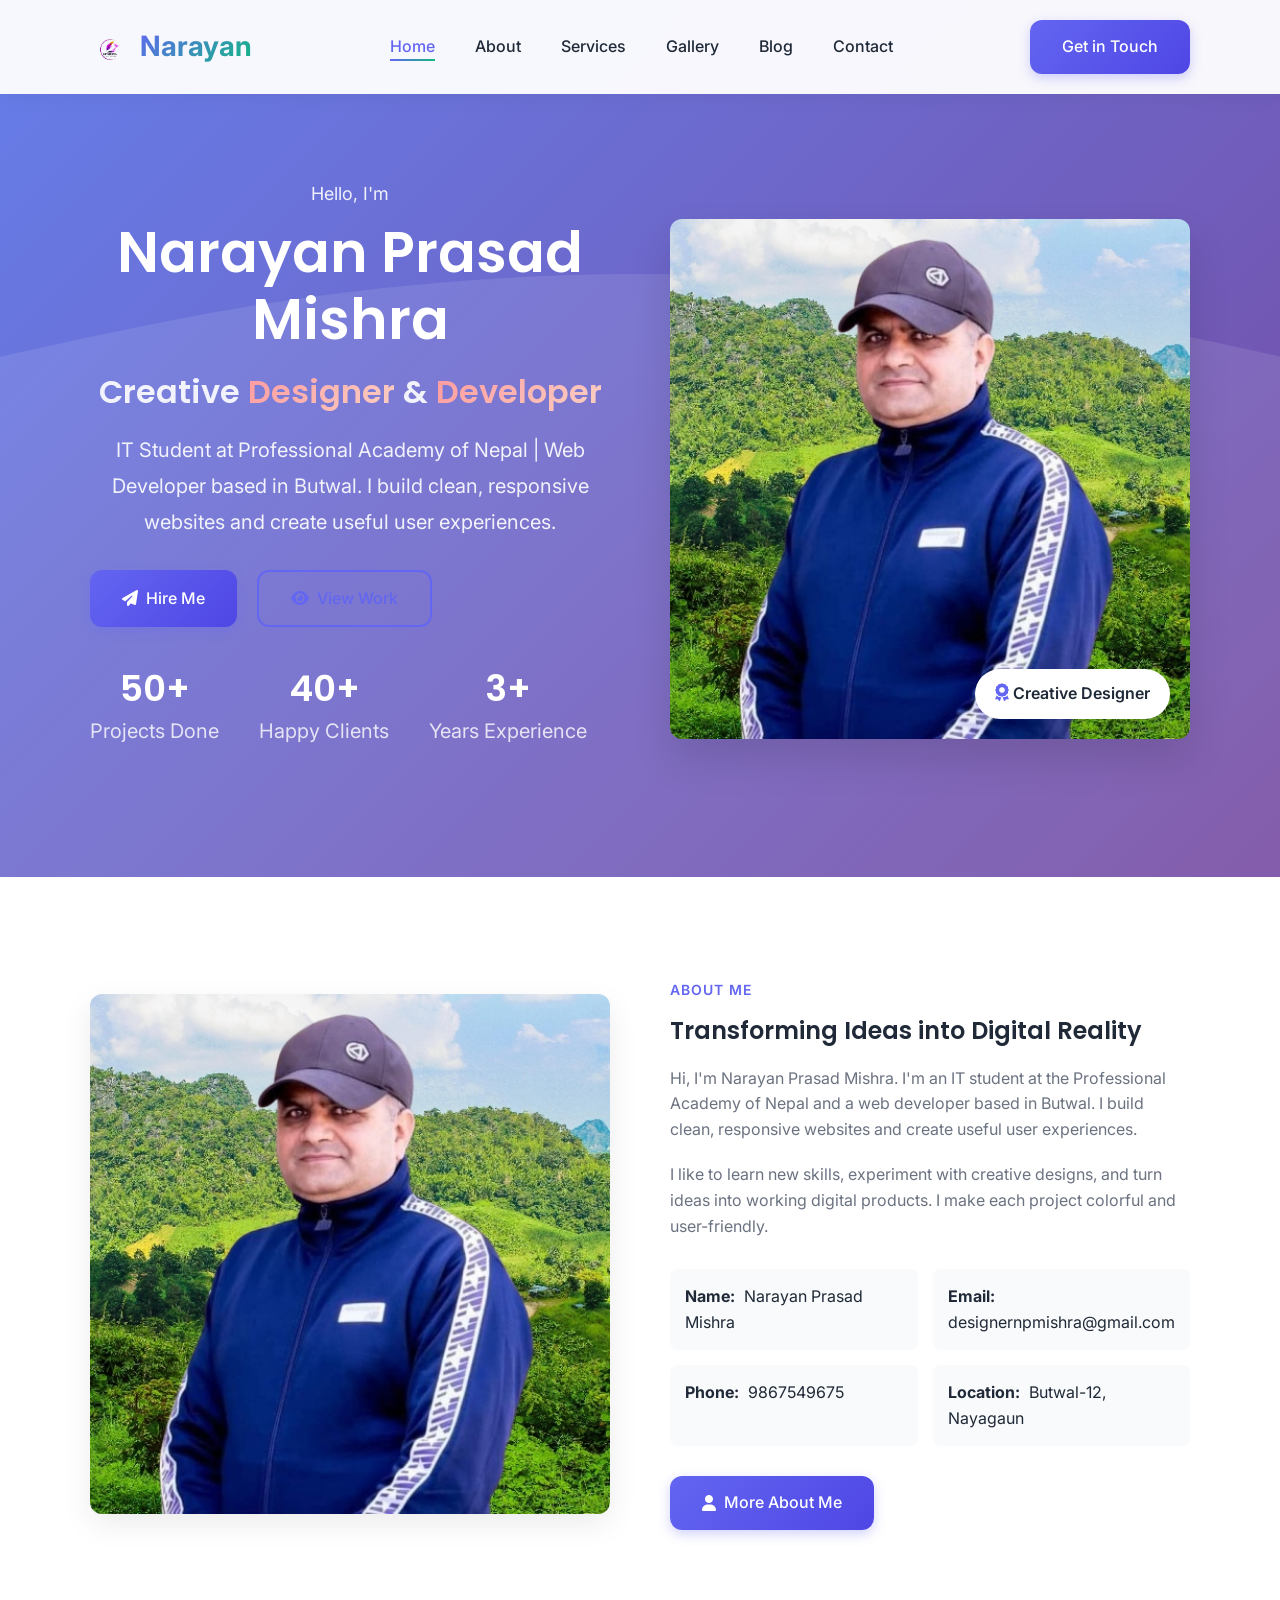
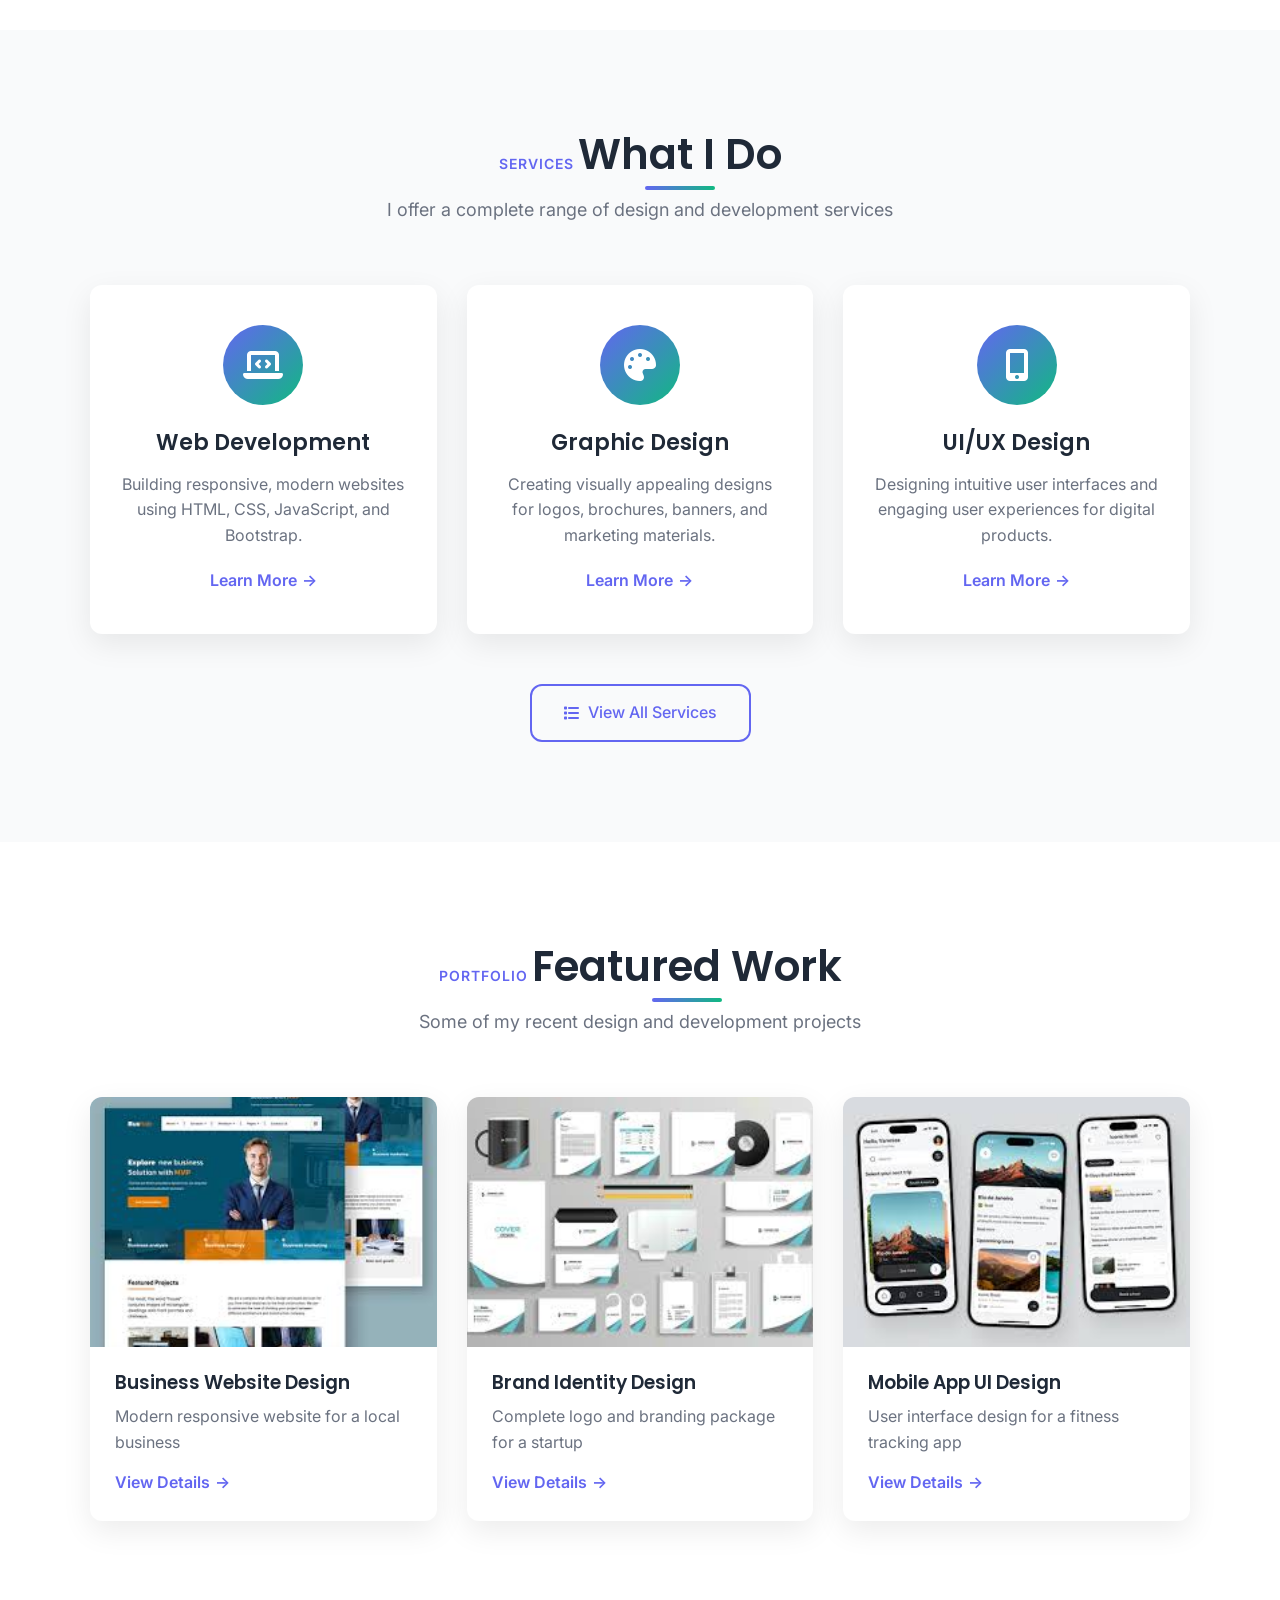
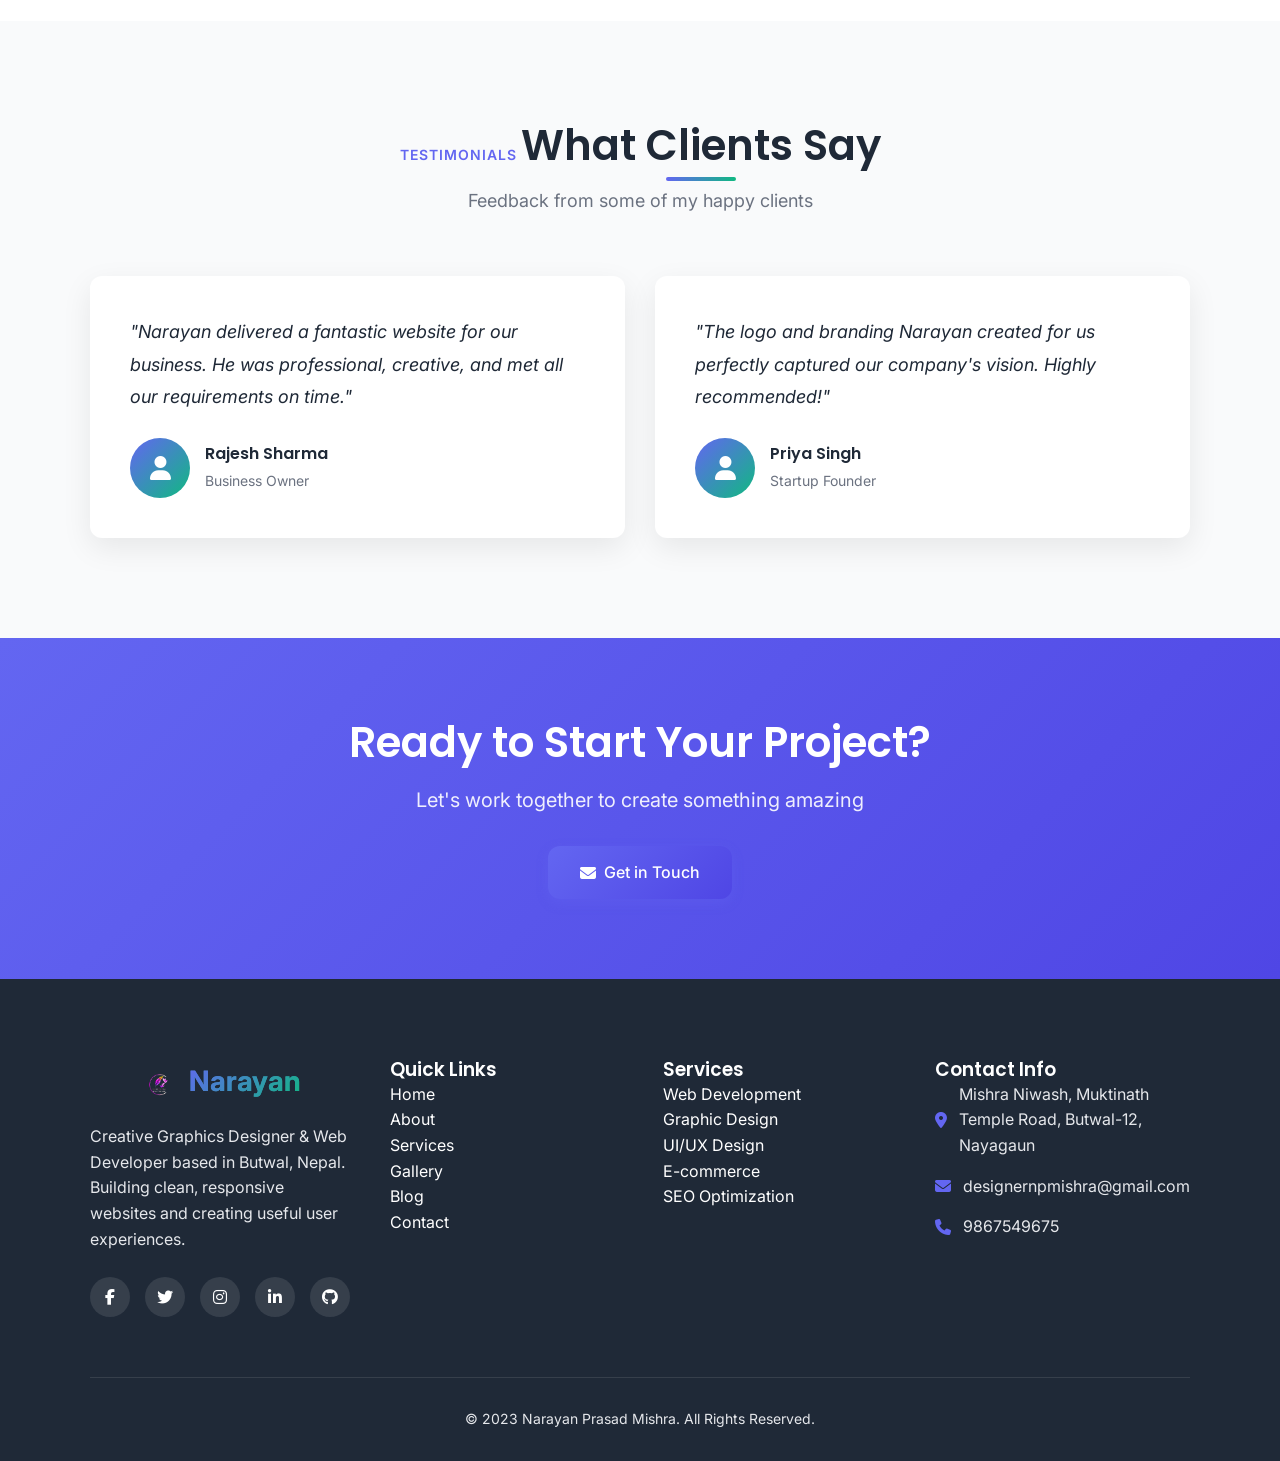
==== index.html @ 9c57a97e "Add files via upload" ====
<!DOCTYPE html>
<html lang="en">
<head>
    <meta charset="UTF-8">
    <meta name="viewport" content="width=device-width, initial-scale=1.0">
    <title>Narayan Prasad Mishra | Creative Designer & Web Developer</title>
    <meta name="description" content="Narayan Prasad Mishra - Creative Graphics Designer & Web Developer based in Butwal, Nepal. Building clean, responsive websites and creating useful user experiences.">
    <link rel="stylesheet" href="assets/css/style.css">
    <link rel="stylesheet" href="assets/css/responsive.css">
    <link rel="preconnect" href="https://fonts.googleapis.com">
    <link rel="preconnect" href="https://fonts.gstatic.com" crossorigin>
    <link href="https://fonts.googleapis.com/css2?family=Inter:wght@300;400;500;600;700&family=Poppins:wght@400;500;600;700&display=swap" rel="stylesheet">
    <link rel="stylesheet" href="https://cdnjs.cloudflare.com/ajax/libs/font-awesome/6.4.0/css/all.min.css">
    <link rel="icon" type="image/x-icon" href="assets/images/favicon.ico">
</head>
<body>
   <!-- Header & Navigation -->
<header class="header">
    <div class="container">
        <nav class="navbar">
            <a href="index.html" class="navbar-brand">
                <!-- Replace with your actual logo image -->
                <img src="assets/images/logo.png" alt="Narayan Prasad Mishra Logo" class="logo-image" 
                     onerror="this.style.display='none'; document.querySelector('.logo-text').style.marginLeft='0';">
                <span class="logo-text">Narayan</span>
            </a>
            
            <ul class="nav-links">
                <li><a href="index.html" class="nav-link active">Home</a></li>
                <li><a href="about.html" class="nav-link">About</a></li>
                <li><a href="services.html" class="nav-link">Services</a></li>
                <li><a href="gallery.html" class="nav-link">Gallery</a></li>
                <li><a href="blog.html" class="nav-link">Blog</a></li>
                <li><a href="contact.html" class="nav-link">Contact</a></li>
            </ul>
            
            <a href="contact.html" class="btn btn-primary">Get in Touch</a>
            
            <button class="mobile-menu-btn">
                <i class="fas fa-bars"></i>
            </button>
        </nav>
    </div>
</header>

    <!-- Hero Section -->
    <section class="hero">
        <div class="container">
            <div class="hero-grid">
                <div class="hero-content">
                    <span class="hero-subtitle">Hello, I'm</span>
                    <h1 class="hero-title">Narayan Prasad Mishra</h1>
                    <h2 class="hero-tagline">Creative <span class="text-gradient">Designer</span> & <span class="text-gradient">Developer</span></h2>
                    
                    <p class="hero-description">
                        IT Student at Professional Academy of Nepal | Web Developer based in Butwal. 
                        I build clean, responsive websites and create useful user experiences.
                    </p>
                    
                    <div class="hero-buttons">
                        <a href="contact.html" class="btn btn-primary">
                            <i class="fas fa-paper-plane"></i> Hire Me
                        </a>
                        <a href="gallery.html" class="btn btn-outline">
                            <i class="fas fa-eye"></i> View Work
                        </a>
                    </div>
                    
                    <div class="hero-stats">
                        <div class="stat">
                            <h3>50+</h3>
                            <p>Projects Done</p>
                        </div>
                        <div class="stat">
                            <h3>40+</h3>
                            <p>Happy Clients</p>
                        </div>
                        <div class="stat">
                            <h3>3+</h3>
                            <p>Years Experience</p>
                        </div>
                    </div>
                </div>
                
                <div class="hero-image">
                    <div class="image-container">
                        <!-- Replace with your profile image -->
                        <img src="assets/images/profile.jpg" alt="Narayan Prasad Mishra" onerror="this.src='data:image/svg+xml,<svg xmlns=%22http://www.w3.org/2000/svg%22 viewBox=%220 0 400 400%22><rect width=%22100%25%22 height=%22100%25%22 fill=%22%236366F1%22/><text x=%2250%25%22 y=%2250%25%22 text-anchor=%22middle%22 dy=%22.3em%22 fill=%22white%22 font-size=%2248%22>NPM</text></svg>'">
                        <div class="image-badge">
                            <div class="badge-content">
                                <i class="fas fa-award"></i>
                                <span>Creative Designer</span>
                            </div>
                        </div>
                    </div>
                </div>
            </div>
        </div>
    </section>

    <!-- About Preview Section -->
    <section class="section-padding">
        <div class="container">
            <div class="about-preview">
                <div class="about-image">
                    <!-- Replace with your about image -->
                    <img src="assets/images/about-me.jpg" alt="About Narayan Prasad Mishra" onerror="this.onerror=null; this.src='data:image/svg+xml,<svg xmlns=%22http://www.w3.org/2000/svg%22 viewBox=%220 0 600 400%22><rect width=%22100%25%22 height=%22100%25%22 fill=%22%234F46E5%22/><text x=%2250%25%22 y=%2250%25%22 text-anchor=%22middle%22 dy=%22.3em%22 fill=%22white%22 font-size=%2236%22>About Me</text></svg>'">
                </div>
                
                <div class="about-content">
                    <span class="section-subtitle">About Me</span>
                    <h2 class="section-title">Transforming Ideas into Digital Reality</h2>
                    
                    <p>
                        Hi, I'm Narayan Prasad Mishra. I'm an IT student at the Professional Academy of Nepal 
                        and a web developer based in Butwal. I build clean, responsive websites and create 
                        useful user experiences.
                    </p>
                    
                    <p>
                        I like to learn new skills, experiment with creative designs, and turn ideas into 
                        working digital products. I make each project colorful and user-friendly.
                    </p>
                    
                    <div class="about-info">
                        <div class="info-item">
                            <strong>Name:</strong> Narayan Prasad Mishra
                        </div>
                        <div class="info-item">
                            <strong>Email:</strong> designernpmishra@gmail.com
                        </div>
                        <div class="info-item">
                            <strong>Phone:</strong> 9867549675
                        </div>
                        <div class="info-item">
                            <strong>Location:</strong> Butwal-12, Nayagaun
                        </div>
                    </div>
                    
                    <a href="about.html" class="btn btn-primary">
                        <i class="fas fa-user"></i> More About Me
                    </a>
                </div>
            </div>
        </div>
    </section>

    <!-- Services Preview Section -->
    <section class="section-padding bg-light">
        <div class="container">
            <div class="section-title">
                <span class="section-subtitle">Services</span>
                <h2>What I Do</h2>
                <p>I offer a complete range of design and development services</p>
            </div>
            
            <div class="services-grid">
                <div class="service-card">
                    <div class="service-icon">
                        <i class="fas fa-laptop-code"></i>
                    </div>
                    <h3>Web Development</h3>
                    <p>Building responsive, modern websites using HTML, CSS, JavaScript, and Bootstrap.</p>
                    <a href="services.html#web-development" class="service-link">Learn More</a>
                </div>
                
                <div class="service-card">
                    <div class="service-icon">
                        <i class="fas fa-palette"></i>
                    </div>
                    <h3>Graphic Design</h3>
                    <p>Creating visually appealing designs for logos, brochures, banners, and marketing materials.</p>
                    <a href="services.html#graphic-design" class="service-link">Learn More</a>
                </div>
                
                <div class="service-card">
                    <div class="service-icon">
                        <i class="fas fa-mobile-alt"></i>
                    </div>
                    <h3>UI/UX Design</h3>
                    <p>Designing intuitive user interfaces and engaging user experiences for digital products.</p>
                    <a href="services.html#ui-ux" class="service-link">Learn More</a>
                </div>
            </div>
            
            <div class="text-center mt-50">
                <a href="services.html" class="btn btn-outline">
                    <i class="fas fa-list"></i> View All Services
                </a>
            </div>
        </div>
    </section>

    <!-- Featured Work Section -->
    <section class="section-padding">
        <div class="container">
            <div class="section-title">
                <span class="section-subtitle">Portfolio</span>
                <h2>Featured Work</h2>
                <p>Some of my recent design and development projects</p>
            </div>
            
            <div class="portfolio-grid">
                <div class="portfolio-item">
                    <div class="portfolio-image">
                        <!-- Replace with your project image -->
                        <img src="assets/images/project1.jpg" alt="Website Design Project" onerror="this.onerror=null; this.src='data:image/svg+xml,<svg xmlns=%22http://www.w3.org/2000/svg%22 viewBox=%220 0 800 600%22><rect width=%22100%25%22 height=%22100%25%22 fill=%22%236366F1%22/><text x=%2250%25%22 y=%2250%25%22 text-anchor=%22middle%22 dy=%22.3em%22 fill=%22white%22 font-size=%2232%22>Project 1</text></svg>'">
                    </div>
                    <div class="portfolio-content">
                        <h3>Business Website Design</h3>
                        <p>Modern responsive website for a local business</p>
                        <a href="gallery.html" class="portfolio-link">View Details</a>
                    </div>
                </div>
                
                <div class="portfolio-item">
                    <div class="portfolio-image">
                        <!-- Replace with your project image -->
                        <img src="assets/images/project2.jpg" alt="Logo Design Project" onerror="this.onerror=null; this.src='data:image/svg+xml,<svg xmlns=%22http://www.w3.org/2000/svg%22 viewBox=%220 0 800 600%22><rect width=%22100%25%22 height=%22100%25%22 fill=%22%2310B981%22/><text x=%2250%25%22 y=%2250%25%22 text-anchor=%22middle%22 dy=%22.3em%22 fill=%22white%22 font-size=%2232%22>Project 2</text></svg>'">
                    </div>
                    <div class="portfolio-content">
                        <h3>Brand Identity Design</h3>
                        <p>Complete logo and branding package for a startup</p>
                        <a href="gallery.html" class="portfolio-link">View Details</a>
                    </div>
                </div>
                
                <div class="portfolio-item">
                    <div class="portfolio-image">
                        <!-- Replace with your project image -->
                        <img src="assets/images/project3.jpg" alt="Mobile App Design Project" onerror="this.onerror=null; this.src='data:image/svg+xml,<svg xmlns=%22http://www.w3.org/2000/svg%22 viewBox=%220 0 800 600%22><rect width=%22100%25%22 height=%22100%25%22 fill=%22%23F59E0B%22/><text x=%2250%25%22 y=%2250%25%22 text-anchor=%22middle%22 dy=%22.3em%22 fill=%22white%22 font-size=%2232%22>Project 3</text></svg>'">
                    </div>
                    <div class="portfolio-content">
                        <h3>Mobile App UI Design</h3>
                        <p>User interface design for a fitness tracking app</p>
                        <a href="gallery.html" class="portfolio-link">View Details</a>
                    </div>
                </div>
            </div>
        </div>
    </section>

    <!-- Testimonials Section -->
    <section class="section-padding bg-light">
        <div class="container">
            <div class="section-title">
                <span class="section-subtitle">Testimonials</span>
                <h2>What Clients Say</h2>
                <p>Feedback from some of my happy clients</p>
            </div>
            
            <div class="testimonials">
                <div class="testimonial-card">
                    <div class="testimonial-content">
                        <p>"Narayan delivered a fantastic website for our business. He was professional, creative, and met all our requirements on time."</p>
                    </div>
                    <div class="testimonial-author">
                        <div class="client-avatar">
                            <i class="fas fa-user"></i>
                        </div>
                        <div>
                            <h4>Rajesh Sharma</h4>
                            <span>Business Owner</span>
                        </div>
                    </div>
                </div>
                
                <div class="testimonial-card">
                    <div class="testimonial-content">
                        <p>"The logo and branding Narayan created for us perfectly captured our company's vision. Highly recommended!"</p>
                    </div>
                    <div class="testimonial-author">
                        <div class="client-avatar">
                            <i class="fas fa-user"></i>
                        </div>
                        <div>
                            <h4>Priya Singh</h4>
                            <span>Startup Founder</span>
                        </div>
                    </div>
                </div>
            </div>
        </div>
    </section>

    <!-- CTA Section -->
    <section class="cta-section">
        <div class="container">
            <div class="cta-content">
                <h2>Ready to Start Your Project?</h2>
                <p>Let's work together to create something amazing</p>
                <a href="contact.html" class="btn btn-primary">
                    <i class="fas fa-envelope"></i> Get in Touch
                </a>
            </div>
        </div>
    </section>

    <!-- Footer -->
    <footer class="footer">
        <div class="container">
            <div class="footer-content">
                <div class="footer-col">
                    <!-- In each footer section, update: -->
<div class="footer-logo">
    <div class="navbar-brand" style="justify-content: center;">
        <img src="assets/images/logo.png" alt="Narayan Prasad Mishra Logo" class="logo-image"
             onerror="this.style.display='none'; document.querySelector('.logo-text').style.marginLeft='0';">
        <span class="logo-text">Narayan</span>
    </div>
</div>
                    <p class="footer-description">
                        Creative Graphics Designer & Web Developer based in Butwal, Nepal. 
                        Building clean, responsive websites and creating useful user experiences.
                    </p>
                    <div class="social-links">
                        <a href="#" class="social-link"><i class="fab fa-facebook-f"></i></a>
                        <a href="#" class="social-link"><i class="fab fa-twitter"></i></a>
                        <a href="#" class="social-link"><i class="fab fa-instagram"></i></a>
                        <a href="#" class="social-link"><i class="fab fa-linkedin-in"></i></a>
                        <a href="#" class="social-link"><i class="fab fa-github"></i></a>
                    </div>
                </div>
                
                <div class="footer-col">
                    <h3>Quick Links</h3>
                    <ul>
                        <li><a href="index.html">Home</a></li>
                        <li><a href="about.html">About</a></li>
                        <li><a href="services.html">Services</a></li>
                        <li><a href="gallery.html">Gallery</a></li>
                        <li><a href="blog.html">Blog</a></li>
                        <li><a href="contact.html">Contact</a></li>
                    </ul>
                </div>
                
                <div class="footer-col">
                    <h3>Services</h3>
                    <ul>
                        <li><a href="services.html#web-development">Web Development</a></li>
                        <li><a href="services.html#graphic-design">Graphic Design</a></li>
                        <li><a href="services.html#ui-ux">UI/UX Design</a></li>
                        <li><a href="services.html#ecommerce">E-commerce</a></li>
                        <li><a href="services.html#seo">SEO Optimization</a></li>
                    </ul>
                </div>
                
                <div class="footer-col">
                    <h3>Contact Info</h3>
                    <div class="contact-info">
                        <div class="contact-item">
                            <i class="fas fa-map-marker-alt"></i>
                            <span>Mishra Niwash, Muktinath Temple Road, Butwal-12, Nayagaun</span>
                        </div>
                        <div class="contact-item">
                            <i class="fas fa-envelope"></i>
                            <span>designernpmishra@gmail.com</span>
                        </div>
                        <div class="contact-item">
                            <i class="fas fa-phone"></i>
                            <span>9867549675</span>
                        </div>
                    </div>
                </div>
            </div>
            
            <div class="copyright">
                <p>&copy; 2023 Narayan Prasad Mishra. All Rights Reserved.</p>
            </div>
        </div>
    </footer>

    <!-- Back to Top Button -->
    <button class="back-to-top">
        <i class="fas fa-chevron-up"></i>
    </button>

    <!-- JavaScript -->
    <script src="assets/js/main.js"></script>
    
    <!-- Home Page Specific Styles -->
    <style>
        .hero {
            padding: 180px 0 100px;
            background: linear-gradient(135deg, #667eea 0%, #764ba2 100%);
            color: white;
            position: relative;
            overflow: hidden;
        }

        .hero::before {
            content: '';
            position: absolute;
            top: 0;
            left: 0;
            right: 0;
            bottom: 0;
            background: url('data:image/svg+xml,<svg xmlns="http://www.w3.org/2000/svg" viewBox="0 0 1440 320"><path fill="%23ffffff" fill-opacity="0.1" d="M0,96L48,112C96,128,192,160,288,160C384,160,480,128,576,112C672,96,768,96,864,112C960,128,1056,160,1152,160C1248,160,1344,128,1392,112L1440,96L1440,320L1392,320C1344,320,1248,320,1152,320C1056,320,960,320,864,320C768,320,672,320,576,320C480,320,384,320,288,320C192,320,96,320,48,320L0,320Z"></path></svg>');
            background-position: bottom;
            background-repeat: no-repeat;
            background-size: cover;
        }

        .hero-grid {
            display: grid;
            grid-template-columns: 1fr 1fr;
            gap: 60px;
            align-items: center;
            position: relative;
            z-index: 1;
        }

        .hero-subtitle {
            display: inline-block;
            font-size: 18px;
            color: rgba(255, 255, 255, 0.9);
            margin-bottom: 10px;
        }

        .hero-title {
            font-size: 56px;
            margin-bottom: 10px;
            color: white;
        }

        .hero-tagline {
            font-size: 32px;
            margin-bottom: 20px;
            color: rgba(255, 255, 255, 0.9);
        }

        .text-gradient {
            background: linear-gradient(135deg, #FF9A9E 0%, #FAD0C4 100%);
            -webkit-background-clip: text;
            -webkit-text-fill-color: transparent;
        }

        .hero-description {
            font-size: 18px;
            margin-bottom: 30px;
            color: rgba(255, 255, 255, 0.9);
            line-height: 1.8;
        }

        .hero-buttons {
            display: flex;
            gap: 20px;
            margin-bottom: 40px;
        }

        .hero-stats {
            display: flex;
            gap: 40px;
        }

        .stat h3 {
            font-size: 36px;
            color: white;
            margin-bottom: 5px;
        }

        .stat p {
            color: rgba(255, 255, 255, 0.8);
        }

        .hero-image {
            position: relative;
        }

        .image-container {
            position: relative;
            border-radius: var(--border-radius);
            overflow: hidden;
            box-shadow: var(--shadow-hover);
        }

        .image-container img {
            width: 100%;
            height: auto;
            display: block;
            min-height: 400px;
            object-fit: cover;
        }

        .image-badge {
            position: absolute;
            bottom: 20px;
            right: 20px;
            background: white;
            padding: 12px 20px;
            border-radius: 50px;
            box-shadow: var(--shadow);
            display: flex;
            align-items: center;
            gap: 10px;
        }

        .badge-content i {
            color: var(--primary-color);
            font-size: 18px;
        }

        .badge-content span {
            font-weight: 600;
            color: var(--dark-color);
        }

        .about-preview {
            display: grid;
            grid-template-columns: 1fr 1fr;
            gap: 60px;
            align-items: center;
        }

        .about-image img {
            width: 100%;
            border-radius: var(--border-radius);
            box-shadow: var(--shadow);
            min-height: 400px;
            object-fit: cover;
        }

        .about-content .section-subtitle {
            display: inline-block;
            color: var(--primary-color);
            font-weight: 600;
            margin-bottom: 15px;
        }

        .about-content .section-title {
            text-align: left;
            margin-bottom: 20px;
        }

        .about-content .section-title h2 {
            font-size: 36px;
        }

        .about-content .section-title h2::after {
            left: 0;
            transform: none;
        }

        .about-content p {
            margin-bottom: 20px;
            color: var(--gray-color);
        }

        .about-info {
            display: grid;
            grid-template-columns: 1fr 1fr;
            gap: 15px;
            margin: 30px 0;
        }

        .info-item {
            background: var(--light-color);
            padding: 15px;
            border-radius: 8px;
        }

        .info-item strong {
            color: var(--dark-color);
            margin-right: 5px;
        }

        .bg-light {
            background-color: var(--light-color);
        }

        .services-grid {
            display: grid;
            grid-template-columns: repeat(3, 1fr);
            gap: 30px;
        }

        .service-card {
            background: white;
            padding: 40px 30px;
            border-radius: var(--border-radius);
            box-shadow: var(--shadow);
            transition: var(--transition);
            text-align: center;
        }

        .service-card:hover {
            transform: translateY(-10px);
            box-shadow: var(--shadow-hover);
        }

        .service-icon {
            width: 80px;
            height: 80px;
            background: linear-gradient(135deg, var(--primary-color), var(--secondary-color));
            border-radius: 50%;
            display: flex;
            align-items: center;
            justify-content: center;
            margin: 0 auto 25px;
        }

        .service-icon i {
            font-size: 32px;
            color: white;
        }

        .service-card h3 {
            font-size: 22px;
            margin-bottom: 15px;
        }

        .service-card p {
            color: var(--gray-color);
            margin-bottom: 20px;
        }

        .service-link {
            color: var(--primary-color);
            font-weight: 600;
            display: inline-flex;
            align-items: center;
            gap: 5px;
        }

        .service-link::after {
            content: '→';
            transition: transform 0.3s ease;
        }

        .service-link:hover::after {
            transform: translateX(5px);
        }

        .mt-50 {
            margin-top: 50px;
        }

        .portfolio-grid {
            display: grid;
            grid-template-columns: repeat(3, 1fr);
            gap: 30px;
        }

        .portfolio-item {
            background: white;
            border-radius: var(--border-radius);
            overflow: hidden;
            box-shadow: var(--shadow);
            transition: var(--transition);
        }

        .portfolio-item:hover {
            transform: translateY(-10px);
            box-shadow: var(--shadow-hover);
        }

        .portfolio-image {
            height: 250px;
            overflow: hidden;
        }

        .portfolio-image img {
            width: 100%;
            height: 100%;
            object-fit: cover;
            transition: transform 0.5s ease;
        }

        .portfolio-item:hover .portfolio-image img {
            transform: scale(1.1);
        }

        .portfolio-content {
            padding: 25px;
        }

        .portfolio-content h3 {
            margin-bottom: 10px;
        }

        .portfolio-content p {
            color: var(--gray-color);
            margin-bottom: 15px;
        }

        .portfolio-link {
            color: var(--primary-color);
            font-weight: 600;
            display: inline-flex;
            align-items: center;
            gap: 5px;
        }

        .portfolio-link::after {
            content: '→';
            transition: transform 0.3s ease;
        }

        .portfolio-link:hover::after {
            transform: translateX(5px);
        }

        .testimonials {
            display: grid;
            grid-template-columns: repeat(2, 1fr);
            gap: 30px;
        }

        .testimonial-card {
            background: white;
            padding: 40px;
            border-radius: var(--border-radius);
            box-shadow: var(--shadow);
        }

        .testimonial-content {
            margin-bottom: 25px;
        }

        .testimonial-content p {
            font-size: 18px;
            font-style: italic;
            color: var(--dark-color);
            line-height: 1.8;
        }

        .testimonial-author {
            display: flex;
            align-items: center;
            gap: 15px;
        }

        .client-avatar {
            width: 60px;
            height: 60px;
            border-radius: 50%;
            background: linear-gradient(135deg, var(--primary-color), var(--secondary-color));
            display: flex;
            align-items: center;
            justify-content: center;
            color: white;
            font-size: 24px;
        }

        .testimonial-author h4 {
            margin-bottom: 5px;
        }

        .testimonial-author span {
            color: var(--gray-color);
            font-size: 14px;
        }

        .cta-section {
            padding: 80px 0;
            background: linear-gradient(135deg, var(--primary-color), var(--primary-dark));
            color: white;
            text-align: center;
        }

        .cta-content h2 {
            font-size: 42px;
            margin-bottom: 15px;
            color: white;
        }

        .cta-content p {
            font-size: 20px;
            margin-bottom: 30px;
            color: rgba(255, 255, 255, 0.9);
        }
        
        .text-center {
            text-align: center;
        }
    </style>
</body>
</html>
---- assets/css/style.css ----
/* Modern Multi-Page Portfolio Website - Main Styles */

:root {
    --primary-color: #6366F1;
    --primary-dark: #4F46E5;
    --secondary-color: #10B981;
    --accent-color: #F59E0B;
    --dark-color: #1F2937;
    --light-color: #F9FAFB;
    --gray-color: #6B7280;
    --gray-light: #E5E7EB;
    --shadow: 0 10px 30px rgba(0, 0, 0, 0.08);
    --shadow-hover: 0 20px 40px rgba(0, 0, 0, 0.12);
    --transition: all 0.3s cubic-bezier(0.4, 0, 0.2, 1);
    --border-radius: 12px;
}

* {
    margin: 0;
    padding: 0;
    box-sizing: border-box;
}

html {
    scroll-behavior: smooth;
}

body {
    font-family: 'Inter', -apple-system, BlinkMacSystemFont, 'Segoe UI', sans-serif;
    color: var(--dark-color);
    line-height: 1.6;
    background-color: #FFFFFF;
    overflow-x: hidden;
}

h1, h2, h3, h4, h5, h6 {
    font-family: 'Poppins', sans-serif;
    font-weight: 600;
    line-height: 1.2;
}

a {
    text-decoration: none;
    color: inherit;
    transition: var(--transition);
}

ul {
    list-style: none;
}

.container {
    width: 100%;
    max-width: 1200px;
    margin: 0 auto;
    padding: 0 20px;
}

.btn {
    display: inline-flex;
    align-items: center;
    justify-content: center;
    padding: 14px 32px;
    border-radius: var(--border-radius);
    font-weight: 500;
    font-size: 16px;
    border: none;
    cursor: pointer;
    transition: var(--transition);
    gap: 8px;
    white-space: nowrap;
}

.btn-primary {
    background: linear-gradient(135deg, var(--primary-color), var(--primary-dark));
    color: white;
    box-shadow: 0 4px 12px rgba(99, 102, 241, 0.3);
}

.btn-primary:hover {
    transform: translateY(-2px);
    box-shadow: 0 8px 20px rgba(99, 102, 241, 0.4);
}

.btn-outline {
    background: transparent;
    color: var(--primary-color);
    border: 2px solid var(--primary-color);
}

.btn-outline:hover {
    background: var(--primary-color);
    color: white;
    transform: translateY(-2px);
}

.section-padding {
    padding: 100px 0;
}

.section-title {
    text-align: center;
    margin-bottom: 60px;
}

.section-title h2 {
    font-size: 42px;
    margin-bottom: 16px;
    color: var(--dark-color);
    position: relative;
    display: inline-block;
}

.section-title h2::after {
    content: '';
    position: absolute;
    bottom: -10px;
    left: 50%;
    transform: translateX(-50%);
    width: 70px;
    height: 4px;
    background: linear-gradient(to right, var(--primary-color), var(--secondary-color));
    border-radius: 2px;
}

.section-title p {
    font-size: 18px;
    color: var(--gray-color);
    max-width: 700px;
    margin: 0 auto;
}

.section-subtitle {
    display: inline-block;
    color: var(--primary-color);
    font-weight: 600;
    margin-bottom: 15px;
    text-transform: uppercase;
    letter-spacing: 1px;
    font-size: 14px;
}

/* Header & Navigation */
.header {
    position: fixed;
    top: 0;
    left: 0;
    width: 100%;
    background-color: rgba(255, 255, 255, 0.95);
    backdrop-filter: blur(10px);
    z-index: 1000;
    box-shadow: 0 2px 20px rgba(0, 0, 0, 0.05);
    transition: var(--transition);
}

.header.scrolled {
    padding: 10px 0;
    box-shadow: 0 5px 20px rgba(0, 0, 0, 0.1);
}

.navbar {
    display: flex;
    align-items: center;
    justify-content: space-between;
    padding: 20px 0;
}

.logo {
    font-size: 28px;
    font-weight: 700;
    background: linear-gradient(135deg, var(--primary-color), var(--secondary-color));
    -webkit-background-clip: text;
    -webkit-text-fill-color: transparent;
}

.nav-links {
    display: flex;
    gap: 40px;
}

.nav-link {
    font-weight: 500;
    position: relative;
    color: var(--dark-color);
}

.nav-link::after {
    content: '';
    position: absolute;
    bottom: -5px;
    left: 0;
    width: 0;
    height: 2px;
    background: linear-gradient(to right, var(--primary-color), var(--secondary-color));
    transition: width 0.3s ease;
}

.nav-link:hover::after,
.nav-link.active::after {
    width: 100%;
}

.nav-link.active {
    color: var(--primary-color);
}

.mobile-menu-btn {
    display: none;
    background: none;
    border: none;
    font-size: 24px;
    color: var(--dark-color);
    cursor: pointer;
}

/* Footer */
.footer {
    background-color: var(--dark-color);
    color: white;
    padding: 80px 0 30px;
}

.footer-content {
    display: grid;
    grid-template-columns: repeat(4, 1fr);
    gap: 40px;
    margin-bottom: 60px;
}

.footer-logo {
    font-size: 28px;
    font-weight: 700;
    margin-bottom: 20px;
    background: linear-gradient(135deg, var(--primary-color), var(--secondary-color));
    -webkit-background-clip: text;
    -webkit-text-fill-color: transparent;
}

.footer-description {
    color: var(--gray-light);
    margin-bottom: 25px;
}

.footer-links h3 {
    font-size: 20px;
    margin-bottom: 25px;
    color: white;
}

.footer-links ul li {
    margin-bottom: 15px;
}

.footer-links ul li a {
    color: var(--gray-light);
    transition: var(--transition);
}

.footer-links ul li a:hover {
    color: var(--primary-color);
    padding-left: 5px;
}

.contact-info {
    display: flex;
    flex-direction: column;
    gap: 15px;
}

.contact-item {
    display: flex;
    align-items: center;
    gap: 12px;
    color: var(--gray-light);
}

.contact-item i {
    color: var(--primary-color);
}

.social-links {
    display: flex;
    gap: 15px;
    margin-top: 20px;
}

.social-link {
    display: flex;
    align-items: center;
    justify-content: center;
    width: 40px;
    height: 40px;
    border-radius: 50%;
    background-color: rgba(255, 255, 255, 0.1);
    color: white;
    transition: var(--transition);
}

.social-link:hover {
    background-color: var(--primary-color);
    transform: translateY(-3px);
}

.copyright {
    text-align: center;
    padding-top: 30px;
    border-top: 1px solid rgba(255, 255, 255, 0.1);
    color: var(--gray-light);
    font-size: 14px;
}

/* Page Hero */
.page-hero {
    padding: 160px 0 100px;
    background: linear-gradient(135deg, #667eea 0%, #764ba2 100%);
    color: white;
    position: relative;
    overflow: hidden;
}

.page-hero::before {
    content: '';
    position: absolute;
    top: 0;
    left: 0;
    right: 0;
    bottom: 0;
    background: url('data:image/svg+xml,<svg xmlns="http://www.w3.org/2000/svg" viewBox="0 0 1440 320"><path fill="%23ffffff" fill-opacity="0.1" d="M0,96L48,112C96,128,192,160,288,160C384,160,480,128,576,112C672,96,768,96,864,112C960,128,1056,160,1152,160C1248,160,1344,128,1392,112L1440,96L1440,320L1392,320C1344,320,1248,320,1152,320C1056,320,960,320,864,320C768,320,672,320,576,320C480,320,384,320,288,320C192,320,96,320,48,320L0,320Z"></path></svg>');
    background-position: bottom;
    background-repeat: no-repeat;
    background-size: cover;
}

.hero-content {
    position: relative;
    z-index: 1;
    text-align: center;
    max-width: 800px;
    margin: 0 auto;
}

.hero-content h1 {
    font-size: 56px;
    margin-bottom: 20px;
    color: white;
}

.hero-content p {
    font-size: 20px;
    color: rgba(255, 255, 255, 0.9);
    margin-bottom: 30px;
}

.breadcrumb {
    display: flex;
    justify-content: center;
    align-items: center;
    gap: 10px;
    color: rgba(255, 255, 255, 0.9);
    margin-bottom: 40px;
}

.breadcrumb a:hover {
    color: white;
    text-decoration: underline;
}

/* Back to Top Button */
.back-to-top {
    position: fixed;
    bottom: 30px;
    right: 30px;
    width: 50px;
    height: 50px;
    background: var(--primary-color);
    color: white;
    border-radius: 50%;
    display: flex;
    align-items: center;
    justify-content: center;
    font-size: 20px;
    box-shadow: var(--shadow);
    opacity: 0;
    visibility: hidden;
    transition: var(--transition);
    z-index: 999;
    border: none;
    cursor: pointer;
}

.back-to-top.show {
    opacity: 1;
    visibility: visible;
}

.back-to-top:hover {
    background: var(--primary-dark);
    transform: translateY(-5px);
}

/* Common Image Styles */
img {
    max-width: 100%;
    height: auto;
    display: block;
}

.image-placeholder {
    width: 100%;
    height: 100%;
    background: linear-gradient(135deg, var(--primary-color), var(--secondary-color));
    display: flex;
    align-items: center;
    justify-content: center;
    color: white;
    font-weight: 600;
}

.image-placeholder i {
    font-size: 48px;
    margin-bottom: 15px;
}

.image-placeholder div {
    text-align: center;
}
/* Logo Styles */
.navbar-brand {
    display: flex;
    align-items: center;
    gap: 10px;
    text-decoration: none;
}

.logo-image {
    width: 40px;
    height: 40px;
    border-radius: 8px;
    object-fit: contain;
}

.logo-text {
    font-size: 28px;
    font-weight: 700;
    background: linear-gradient(135deg, var(--primary-color), var(--secondary-color));
    -webkit-background-clip: text;
    -webkit-text-fill-color: transparent;
}

/* Mobile logo adjustments */
@media (max-width: 768px) {
    .logo-image {
        width: 35px;
        height: 35px;
    }
    
    .logo-text {
        font-size: 24px;
    }
}

@media (max-width: 576px) {
    .logo-image {
        width: 30px;
        height: 30px;
    }
    
    .logo-text {
        font-size: 22px;
    }
}
/* Alternative: Create logo with CSS if image is missing */
.logo-image[src*="logo.png"]:before {
    content: "N";
    display: flex;
    align-items: center;
    justify-content: center;
    width: 40px;
    height: 40px;
    background: linear-gradient(135deg, var(--primary-color), var(--secondary-color));
    color: white;
    border-radius: 8px;
    font-weight: 700;
    font-size: 24px;
}
---- assets/css/responsive.css ----
/* Responsive Styles for Portfolio Website */

/* Large Desktops */
@media (max-width: 1400px) {
    .container {
        max-width: 1140px;
    }
}

/* Desktops */
@media (max-width: 1200px) {
    .container {
        max-width: 960px;
    }
    
    .hero-grid,
    .about-preview,
    .about-main,
    .services-detailed,
    .contact-wrapper,
    .skills-container,
    .pricing-plans,
    .process-steps {
        grid-template-columns: 1fr;
        gap: 40px;
    }
    
    .services-grid,
    .portfolio-grid,
    .testimonials,
    .testimonials-grid,
    .gallery-grid,
    .blog-grid,
    .client-logos {
        grid-template-columns: repeat(2, 1fr);
    }
    
    .hero-title {
        font-size: 48px;
    }
    
    .hero-tagline {
        font-size: 28px;
    }
    
    .section-title h2 {
        font-size: 36px;
    }
    
    .footer-content {
        grid-template-columns: repeat(2, 1fr);
    }
}

/* Tablets */
@media (max-width: 992px) {
    .container {
        max-width: 720px;
    }
    
    .navbar {
        position: relative;
    }
    
    .nav-links {
        position: fixed;
        top: 80px;
        left: 0;
        width: 100%;
        background: white;
        flex-direction: column;
        padding: 20px;
        box-shadow: 0 10px 30px rgba(0, 0, 0, 0.1);
        transform: translateY(-100%);
        opacity: 0;
        visibility: hidden;
        transition: var(--transition);
        z-index: 999;
    }
    
    .nav-links.active {
        transform: translateY(0);
        opacity: 1;
        visibility: visible;
    }
    
    .mobile-menu-btn {
        display: block;
    }
    
    .hero-title {
        font-size: 40px;
    }
    
    .hero-tagline {
        font-size: 24px;
    }
    
    .hero-buttons {
        flex-direction: column;
        align-items: flex-start;
    }
    
    .services-grid,
    .portfolio-grid,
    .testimonials,
    .testimonials-grid,
    .skills-container,
    .pricing-plans,
    .process-steps,
    .gallery-grid,
    .blog-grid,
    .client-logos,
    .footer-content {
        grid-template-columns: 1fr;
    }
    
    .section-title h2 {
        font-size: 32px;
    }
    
    .hero-stats {
        flex-direction: column;
        gap: 20px;
    }
    
    .about-info {
        grid-template-columns: 1fr;
    }
    
    .info-grid {
        grid-template-columns: 1fr;
    }
    
    .form-row {
        grid-template-columns: 1fr;
    }
    
    .service-detailed:nth-child(even) {
        direction: ltr;
    }
    
    .timeline::before {
        left: 30px;
    }
    
    .timeline-item {
        flex-direction: row !important;
        margin-left: 60px;
    }
    
    .timeline-item .timeline-date {
        position: absolute;
        left: -100px;
        width: 80px;
        text-align: right;
        padding-right: 0;
    }
    
    .timeline-item .timeline-content {
        margin-left: 0 !important;
        text-align: left !important;
    }
    
    .timeline-item::before {
        left: -45px;
    }
    
    .service-features ul {
        grid-template-columns: 1fr;
    }
    
    .newsletter-form {
        flex-direction: column;
    }
    
    .cta-buttons {
        flex-direction: column;
        align-items: center;
    }
}

/* Mobile Devices */
@media (max-width: 768px) {
    .container {
        max-width: 540px;
        padding: 0 15px;
    }
    
    .hero {
        padding: 150px 0 80px;
    }
    
    .page-hero {
        padding: 140px 0 80px;
    }
    
    .section-padding {
        padding: 80px 0;
    }
    
    .hero-title {
        font-size: 36px;
    }
    
    .hero-tagline {
        font-size: 22px;
    }
    
    .hero-description {
        font-size: 16px;
    }
    
    .section-title h2 {
        font-size: 28px;
    }
    
    .section-title p {
        font-size: 16px;
    }
    
    .btn {
        padding: 12px 24px;
        font-size: 15px;
    }
    
    .image-badge {
        padding: 8px 15px;
        font-size: 14px;
    }
    
    .about-content .section-title h2 {
        font-size: 28px;
    }
    
    .service-content h3 {
        font-size: 28px;
    }
    
    .service-number {
        font-size: 60px;
    }
    
    .pricing-card {
        padding: 30px 20px;
    }
    
    .price {
        font-size: 36px;
    }
    
    .testimonial-card {
        padding: 30px;
    }
    
    .blog-content h2 {
        font-size: 20px;
    }
    
    .map-content h3 {
        font-size: 24px;
    }
    
    .map-content p {
        font-size: 16px;
    }
    
    .faq-question {
        padding: 20px;
        font-size: 16px;
    }
    
    .cta-content h2 {
        font-size: 32px;
    }
    
    .cta-content p {
        font-size: 18px;
    }
}

/* Small Mobile Devices */
@media (max-width: 576px) {
    .container {
        width: 100%;
        padding: 0 15px;
    }
    
    .hero-title {
        font-size: 32px;
    }
    
    .hero-tagline {
        font-size: 20px;
    }
    
    .section-title h2 {
        font-size: 26px;
    }
    
    .hero-content h1 {
        font-size: 40px;
    }
    
    .page-hero h1 {
        font-size: 40px;
    }
    
    .breadcrumb {
        font-size: 14px;
    }
    
    .service-icon {
        width: 70px;
        height: 70px;
    }
    
    .service-icon i {
        font-size: 28px;
    }
    
    .portfolio-image {
        height: 200px;
    }
    
    .gallery-image {
        height: 250px;
    }
    
    .client-logo {
        padding: 30px 15px;
    }
    
    .client-logo i {
        font-size: 36px;
    }
    
    .blog-image {
        height: 200px;
    }
    
    .blog-content {
        padding: 20px;
    }
    
    .info-card {
        flex-direction: column;
        text-align: center;
    }
    
    .info-icon {
        margin: 0 auto 15px;
    }
    
    .contact-form-container .section-title h2 {
        font-size: 24px;
    }
    
    .map-placeholder {
        height: 300px;
    }
    
    .map-content i {
        font-size: 48px;
    }
    
    .map-content h3 {
        font-size: 22px;
    }
    
    .copyright p {
        font-size: 13px;
    }
}

/* Extra Small Devices */
@media (max-width: 400px) {
    .hero-title {
        font-size: 28px;
    }
    
    .hero-tagline {
        font-size: 18px;
    }
    
    .hero-buttons .btn {
        width: 100%;
        justify-content: center;
    }
    
    .service-card {
        padding: 30px 20px;
    }
    
    .pagination {
        flex-wrap: wrap;
    }
    
    .page-link {
        width: 40px;
        height: 40px;
        font-size: 14px;
    }
    
    .filter-btn {
        padding: 10px 20px;
        font-size: 14px;
    }
    
    .gallery-filter {
        gap: 10px;
    }
    
    .overlay-content h3 {
        font-size: 20px;
    }
    
    .overlay-content .btn {
        padding: 10px 20px;
        font-size: 14px;
    }
}

/* Print Styles */
@media print {
    .header,
    .mobile-menu-btn,
    .back-to-top,
    .social-links,
    .cta-section,
    .newsletter-form,
    .btn {
        display: none !important;
    }
    
    body {
        font-size: 12pt;
        line-height: 1.5;
        color: #000;
        background: #fff;
    }
    
    .container {
        width: 100%;
        max-width: 100%;
        padding: 0;
    }
    
    .hero,
    .page-hero {
        background: #fff !important;
        color: #000 !important;
        padding: 20px 0 !important;
    }
    
    .hero-title,
    .hero-tagline,
    .section-title h2,
    .page-hero h1,
    h1, h2, h3, h4, h5, h6 {
        color: #000 !important;
    }
    
    a {
        color: #000 !important;
        text-decoration: underline;
    }
    
    img {
        max-width: 50% !important;
    }
    
    .section-padding {
        padding: 30px 0 !important;
    }
}
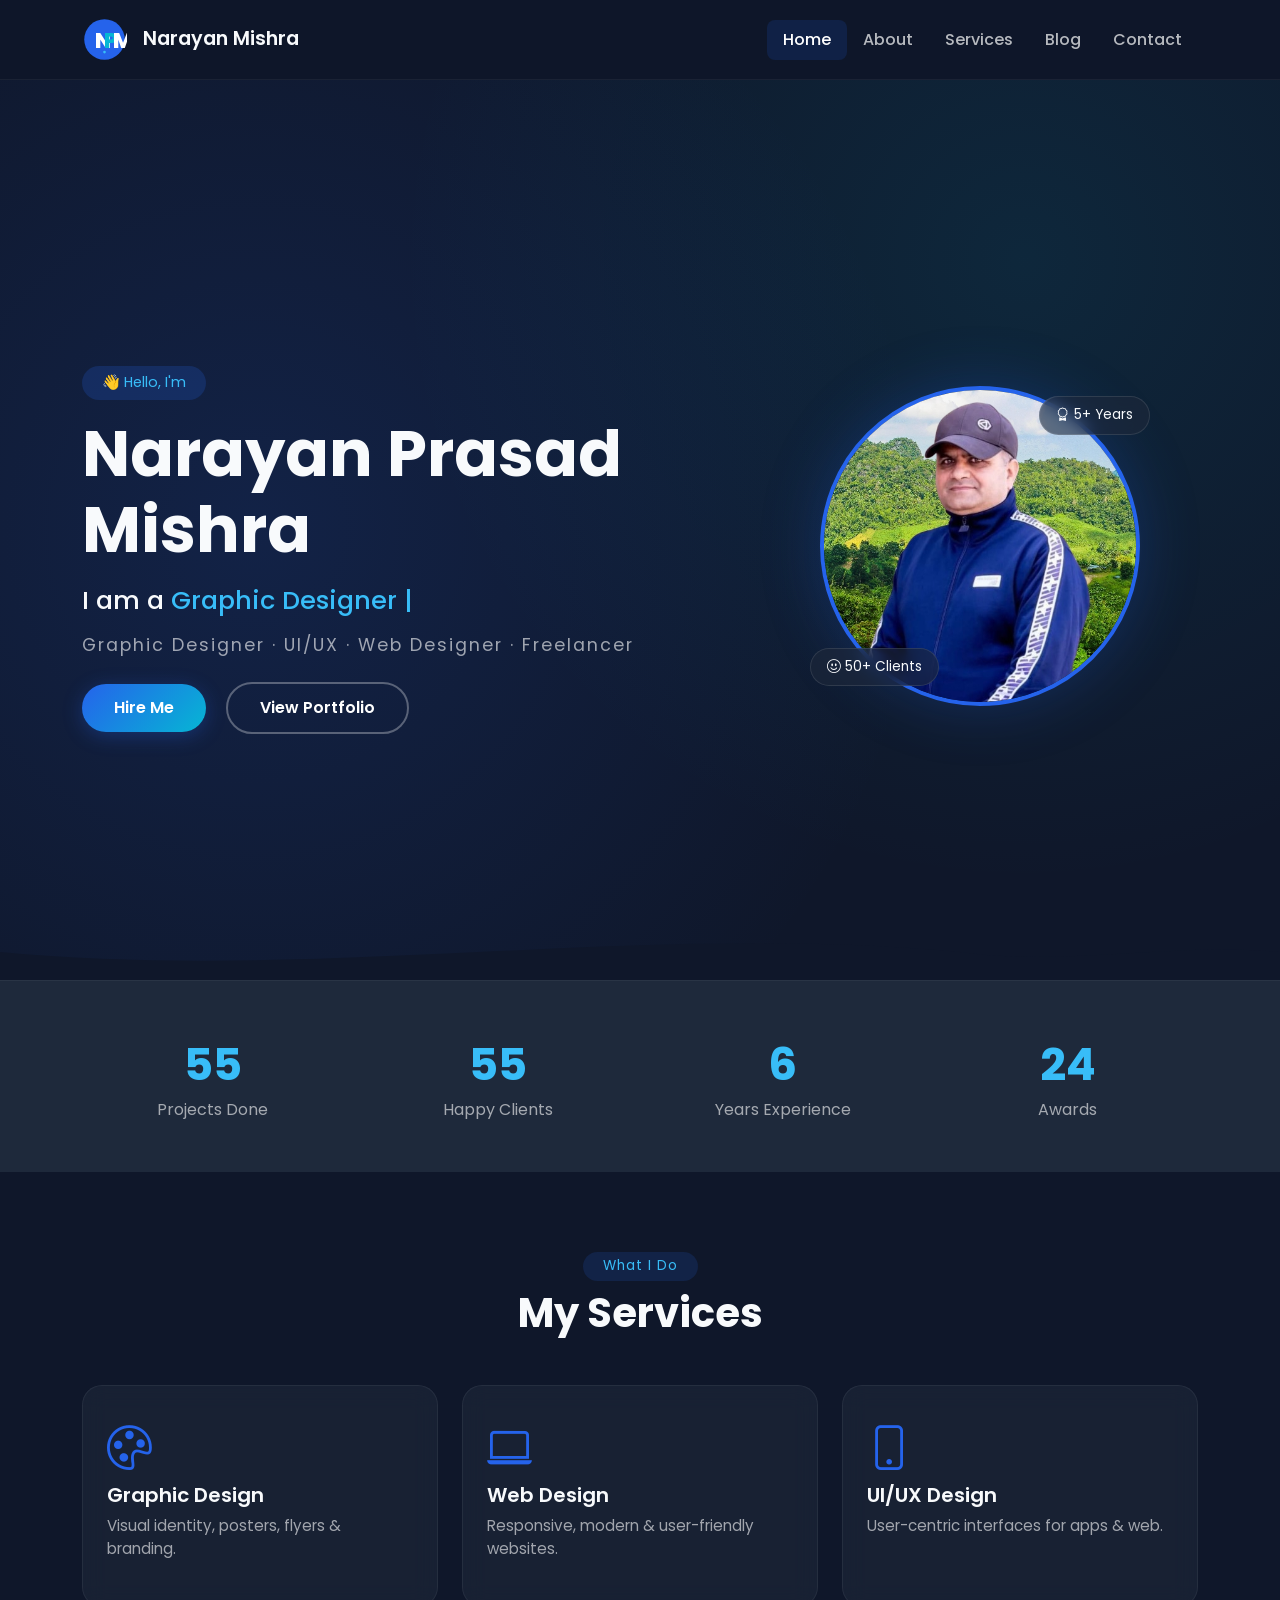
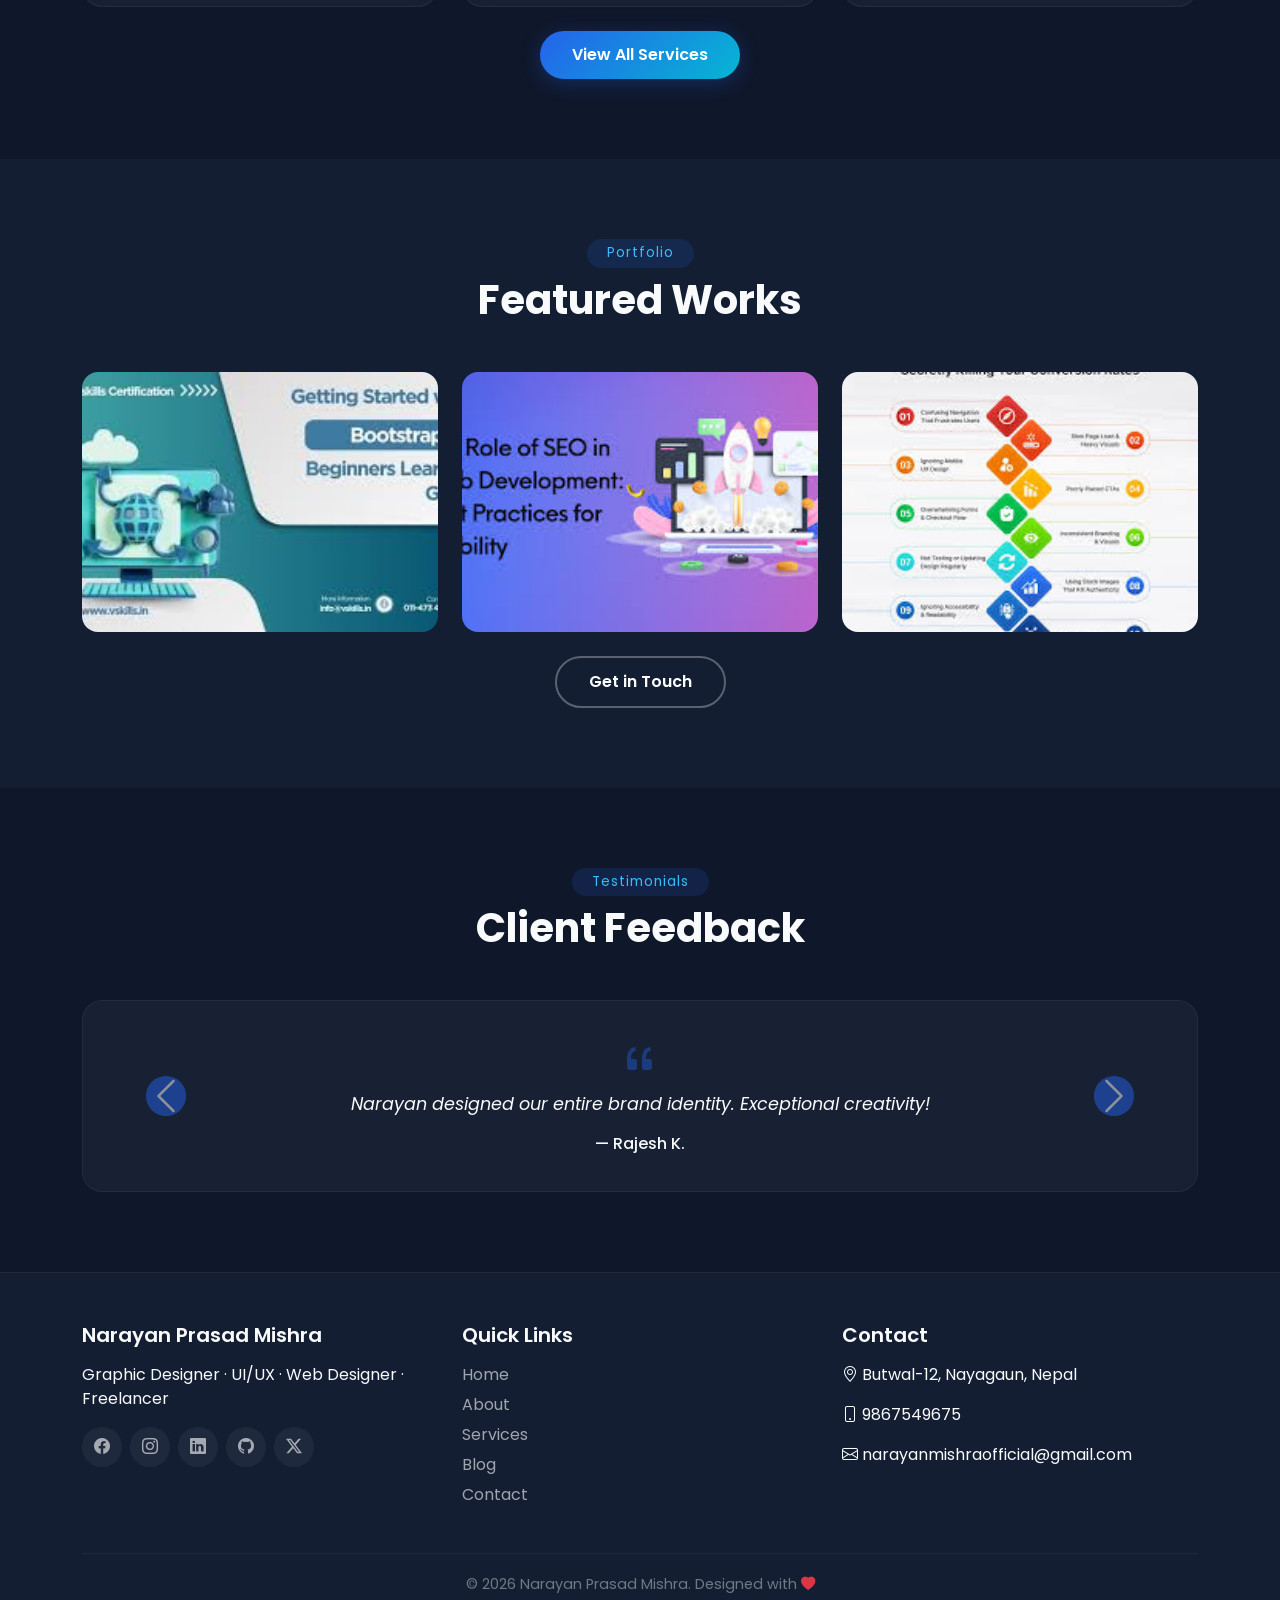
==== commit 7fd7600f: "Add files via upload" ====
--- a/index.html
+++ b/index.html
@@ -1,778 +1,147 @@
 <!DOCTYPE html>
 <html lang="en">
 <head>
-    <meta charset="UTF-8">
-    <meta name="viewport" content="width=device-width, initial-scale=1.0">
-    <title>Narayan Prasad Mishra | Creative Designer & Web Developer</title>
-    <meta name="description" content="Narayan Prasad Mishra - Creative Graphics Designer & Web Developer based in Butwal, Nepal. Building clean, responsive websites and creating useful user experiences.">
-    <link rel="stylesheet" href="assets/css/style.css">
-    <link rel="stylesheet" href="assets/css/responsive.css">
-    <link rel="preconnect" href="https://fonts.googleapis.com">
-    <link rel="preconnect" href="https://fonts.gstatic.com" crossorigin>
-    <link href="https://fonts.googleapis.com/css2?family=Inter:wght@300;400;500;600;700&family=Poppins:wght@400;500;600;700&display=swap" rel="stylesheet">
-    <link rel="stylesheet" href="https://cdnjs.cloudflare.com/ajax/libs/font-awesome/6.4.0/css/all.min.css">
-    <link rel="icon" type="image/x-icon" href="assets/images/favicon.ico">
+    <meta charset="UTF-8" />
+    <meta name="viewport" content="width=device-width, initial-scale=1.0" />
+    <title>Narayan Prasad Mishra · Graphic & UI/UX Designer</title>
+    <meta name="description" content="Portfolio of Narayan Prasad Mishra – Graphic Designer, UI/UX Designer, Web Designer & Freelancer. Based in Butwal, Nepal." />
+    <meta name="keywords" content="Graphic Designer, UI/UX, Web Designer, Freelancer, Nepal, Portfolio, Narayan Mishra" />
+    <meta property="og:title" content="Narayan Prasad Mishra · Design Portfolio" />
+    <meta property="og:description" content="Modern design portfolio showcasing graphic design, web design, UI/UX and branding." />
+    <meta name="theme-color" content="#0F172A" />
+    <link rel="preconnect" href="https://fonts.googleapis.com" />
+    <link rel="preconnect" href="https://fonts.gstatic.com" crossorigin />
+    <link href="https://fonts.googleapis.com/css2?family=Poppins:wght@300;400;500;600;700;800&display=swap" rel="stylesheet" />
+    <link rel="stylesheet" href="https://cdn.jsdelivr.net/npm/bootstrap-icons@1.11.3/font/bootstrap-icons.min.css" />
+    <link rel="stylesheet" href="https://cdnjs.cloudflare.com/ajax/libs/font-awesome/6.5.0/css/all.min.css" />
+    <link href="https://cdn.jsdelivr.net/npm/bootstrap@5.3.3/dist/css/bootstrap.min.css" rel="stylesheet" />
+    <link rel="stylesheet" href="assets/css/style.css" />
+    <link rel="stylesheet" href="assets/css/responsive.css" />
+    <link rel="icon" href="data:image/svg+xml,<svg xmlns='http://www.w3.org/2000/svg' viewBox='0 0 100 100'><text y='.9em' font-size='90'>🎨</text></svg>" />
 </head>
 <body>
-   <!-- Header & Navigation -->
-<header class="header">
-    <div class="container">
-        <nav class="navbar">
-            <a href="index.html" class="navbar-brand">
-                <!-- Replace with your actual logo image -->
-                <img src="assets/images/logo.png" alt="Narayan Prasad Mishra Logo" class="logo-image" 
-                     onerror="this.style.display='none'; document.querySelector('.logo-text').style.marginLeft='0';">
-                <span class="logo-text">Narayan</span>
+    <div id="preloader" class="preloader"><div class="loader"></div></div>
+    <button id="backToTop" class="back-to-top"><i class="bi bi-chevron-up"></i></button>
+
+    <nav class="navbar navbar-expand-lg sticky-nav" id="mainNav">
+        <div class="container">
+            <a class="navbar-brand" href="index.html">
+                <svg width="45" height="45" viewBox="0 0 100 100" fill="none" xmlns="http://www.w3.org/2000/svg" style="display: inline-block; vertical-align: middle;">
+                    <circle cx="50" cy="50" r="45" fill="#2563EB" />
+                    <text x="28" y="68" font-family="Poppins, sans-serif" font-size="48" font-weight="800" fill="white">N</text>
+                    <text x="48" y="68" font-family="Poppins, sans-serif" font-size="48" font-weight="800" fill="#06B6D4">P</text>
+                    <text x="68" y="68" font-family="Poppins, sans-serif" font-size="48" font-weight="800" fill="white">M</text>
+                    <circle cx="50" cy="78" r="3" fill="#38BDF8" />
+                </svg>
+                <span class="brand-text ms-2">Narayan Mishra</span>
             </a>
-            
-            <ul class="nav-links">
-                <li><a href="index.html" class="nav-link active">Home</a></li>
-                <li><a href="about.html" class="nav-link">About</a></li>
-                <li><a href="services.html" class="nav-link">Services</a></li>
-                <li><a href="gallery.html" class="nav-link">Gallery</a></li>
-                <li><a href="blog.html" class="nav-link">Blog</a></li>
-                <li><a href="contact.html" class="nav-link">Contact</a></li>
-            </ul>
-            
-            <a href="contact.html" class="btn btn-primary">Get in Touch</a>
-            
-            <button class="mobile-menu-btn">
-                <i class="fas fa-bars"></i>
+            <button class="navbar-toggler" type="button" data-bs-toggle="collapse" data-bs-target="#navMenu">
+                <span class="navbar-toggler-icon"></span>
             </button>
-        </nav>
-    </div>
-</header>
+            <div class="collapse navbar-collapse" id="navMenu">
+                <ul class="navbar-nav ms-auto">
+                    <li class="nav-item"><a class="nav-link active" href="index.html">Home</a></li>
+                    <li class="nav-item"><a class="nav-link" href="about.html">About</a></li>
+                    <li class="nav-item"><a class="nav-link" href="services.html">Services</a></li>
+                    <li class="nav-item"><a class="nav-link" href="blog.html">Blog</a></li>
+                    <li class="nav-item"><a class="nav-link" href="contact.html">Contact</a></li>
+                </ul>
+            </div>
+        </div>
+    </nav>
 
-    <!-- Hero Section -->
-    <section class="hero">
-        <div class="container">
-            <div class="hero-grid">
-                <div class="hero-content">
-                    <span class="hero-subtitle">Hello, I'm</span>
-                    <h1 class="hero-title">Narayan Prasad Mishra</h1>
-                    <h2 class="hero-tagline">Creative <span class="text-gradient">Designer</span> & <span class="text-gradient">Developer</span></h2>
-                    
-                    <p class="hero-description">
-                        IT Student at Professional Academy of Nepal | Web Developer based in Butwal. 
-                        I build clean, responsive websites and create useful user experiences.
-                    </p>
-                    
-                    <div class="hero-buttons">
-                        <a href="contact.html" class="btn btn-primary">
-                            <i class="fas fa-paper-plane"></i> Hire Me
-                        </a>
-                        <a href="gallery.html" class="btn btn-outline">
-                            <i class="fas fa-eye"></i> View Work
-                        </a>
+    <section class="hero-section d-flex align-items-center">
+        <div class="hero-gradient-bg"></div>
+        <div class="container position-relative">
+            <div class="row align-items-center g-5">
+                <div class="col-lg-7 hero-text">
+                    <span class="badge-hello">👋 Hello, I'm</span>
+                    <h1 class="display-3 fw-bold">Narayan Prasad Mishra</h1>
+                    <div class="typing-wrapper">
+                        <span class="typing-prefix">I am a </span>
+                        <span id="typed-text" class="typing-text"></span>
+                        <span class="cursor-blink">|</span>
                     </div>
-                    
-                    <div class="hero-stats">
-                        <div class="stat">
-                            <h3>50+</h3>
-                            <p>Projects Done</p>
-                        </div>
-                        <div class="stat">
-                            <h3>40+</h3>
-                            <p>Happy Clients</p>
-                        </div>
-                        <div class="stat">
-                            <h3>3+</h3>
-                            <p>Years Experience</p>
-                        </div>
+                    <p class="hero-subtext">Graphic Designer · UI/UX · Web Designer · Freelancer</p>
+                    <div class="hero-buttons mt-4">
+                        <a href="contact.html" class="btn btn-gradient me-3">Hire Me</a>
+                        <a href="#portfolio" class="btn btn-outline-light">View Portfolio</a>
                     </div>
                 </div>
-                
-                <div class="hero-image">
-                    <div class="image-container">
-                        <!-- Replace with your profile image -->
-                        <img src="assets/images/profile.jpg" alt="Narayan Prasad Mishra" onerror="this.src='data:image/svg+xml,<svg xmlns=%22http://www.w3.org/2000/svg%22 viewBox=%220 0 400 400%22><rect width=%22100%25%22 height=%22100%25%22 fill=%22%236366F1%22/><text x=%2250%25%22 y=%2250%25%22 text-anchor=%22middle%22 dy=%22.3em%22 fill=%22white%22 font-size=%2248%22>NPM</text></svg>'">
-                        <div class="image-badge">
-                            <div class="badge-content">
-                                <i class="fas fa-award"></i>
-                                <span>Creative Designer</span>
-                            </div>
-                        </div>
+                <div class="col-lg-5 text-center hero-image-col">
+                    <div class="hero-image-wrapper">
+                        <img src="assets/images/profile.jpg" alt="Narayan Prasad Mishra" class="hero-profile-img" />
+                        <div class="floating-badge badge-1"><i class="bi bi-award"></i> 5+ Years</div>
+                        <div class="floating-badge badge-2"><i class="bi bi-emoji-smile"></i> 50+ Clients</div>
                     </div>
                 </div>
             </div>
         </div>
+        <div class="wave-separator"><svg viewBox="0 0 1440 60" preserveAspectRatio="none"><path d="M0,30 C360,60 720,0 1080,30 C1200,45 1320,20 1440,30 L1440,60 L0,60Z" fill="#0F172A"/></svg></div>
     </section>
 
-    <!-- About Preview Section -->
-    <section class="section-padding">
+    <section class="stats-section">
         <div class="container">
-            <div class="about-preview">
-                <div class="about-image">
-                    <!-- Replace with your about image -->
-                    <img src="assets/images/about-me.jpg" alt="About Narayan Prasad Mishra" onerror="this.onerror=null; this.src='data:image/svg+xml,<svg xmlns=%22http://www.w3.org/2000/svg%22 viewBox=%220 0 600 400%22><rect width=%22100%25%22 height=%22100%25%22 fill=%22%234F46E5%22/><text x=%2250%25%22 y=%2250%25%22 text-anchor=%22middle%22 dy=%22.3em%22 fill=%22white%22 font-size=%2236%22>About Me</text></svg>'">
-                </div>
-                
-                <div class="about-content">
-                    <span class="section-subtitle">About Me</span>
-                    <h2 class="section-title">Transforming Ideas into Digital Reality</h2>
-                    
-                    <p>
-                        Hi, I'm Narayan Prasad Mishra. I'm an IT student at the Professional Academy of Nepal 
-                        and a web developer based in Butwal. I build clean, responsive websites and create 
-                        useful user experiences.
-                    </p>
-                    
-                    <p>
-                        I like to learn new skills, experiment with creative designs, and turn ideas into 
-                        working digital products. I make each project colorful and user-friendly.
-                    </p>
-                    
-                    <div class="about-info">
-                        <div class="info-item">
-                            <strong>Name:</strong> Narayan Prasad Mishra
-                        </div>
-                        <div class="info-item">
-                            <strong>Email:</strong> designernpmishra@gmail.com
-                        </div>
-                        <div class="info-item">
-                            <strong>Phone:</strong> 9867549675
-                        </div>
-                        <div class="info-item">
-                            <strong>Location:</strong> Butwal-12, Nayagaun
-                        </div>
-                    </div>
-                    
-                    <a href="about.html" class="btn btn-primary">
-                        <i class="fas fa-user"></i> More About Me
-                    </a>
-                </div>
+            <div class="row g-4 text-center">
+                <div class="col-6 col-lg-3"><div class="stat-card"><span class="counter" data-target="120">0</span><p>Projects Done</p></div></div>
+                <div class="col-6 col-lg-3"><div class="stat-card"><span class="counter" data-target="85">0</span><p>Happy Clients</p></div></div>
+                <div class="col-6 col-lg-3"><div class="stat-card"><span class="counter" data-target="6">0</span><p>Years Experience</p></div></div>
+                <div class="col-6 col-lg-3"><div class="stat-card"><span class="counter" data-target="24">0</span><p>Awards</p></div></div>
             </div>
         </div>
     </section>
 
-    <!-- Services Preview Section -->
-    <section class="section-padding bg-light">
+    <section class="section-padding" id="portfolio">
         <div class="container">
-            <div class="section-title">
-                <span class="section-subtitle">Services</span>
-                <h2>What I Do</h2>
-                <p>I offer a complete range of design and development services</p>
+            <div class="text-center mb-5"><span class="section-tag">What I Do</span><h2 class="section-title">My Services</h2></div>
+            <div class="row g-4">
+                <div class="col-md-6 col-lg-4"><div class="glass-card service-card"><i class="bi bi-palette"></i><h5>Graphic Design</h5><p>Visual identity, posters, flyers & branding.</p></div></div>
+                <div class="col-md-6 col-lg-4"><div class="glass-card service-card"><i class="bi bi-laptop"></i><h5>Web Design</h5><p>Responsive, modern & user-friendly websites.</p></div></div>
+                <div class="col-md-6 col-lg-4"><div class="glass-card service-card"><i class="bi bi-phone"></i><h5>UI/UX Design</h5><p>User-centric interfaces for apps & web.</p></div></div>
             </div>
-            
-            <div class="services-grid">
-                <div class="service-card">
-                    <div class="service-icon">
-                        <i class="fas fa-laptop-code"></i>
-                    </div>
-                    <h3>Web Development</h3>
-                    <p>Building responsive, modern websites using HTML, CSS, JavaScript, and Bootstrap.</p>
-                    <a href="services.html#web-development" class="service-link">Learn More</a>
+            <div class="text-center mt-4"><a href="services.html" class="btn btn-gradient">View All Services</a></div>
+        </div>
+    </section>
+
+    <section class="section-padding bg-dark-alt">
+        <div class="container">
+            <div class="text-center mb-5"><span class="section-tag">Portfolio</span><h2 class="section-title">Featured Works</h2></div>
+            <div class="row g-4">
+                <div class="col-md-4"><div class="gallery-card"><img src="assets/images/gallery1.jpg" alt="Project 1" class="img-fluid"/><div class="overlay"><h5>Brand Identity</h5><span>Graphic Design</span></div></div></div>
+                <div class="col-md-4"><div class="gallery-card"><img src="assets/images/gallery2.jpg" alt="Project 2" class="img-fluid"/><div class="overlay"><h5>Web UI</h5><span>UI/UX</span></div></div></div>
+                <div class="col-md-4"><div class="gallery-card"><img src="assets/images/gallery3.jpg" alt="Project 3" class="img-fluid"/><div class="overlay"><h5>Social Media</h5><span>Design</span></div></div></div>
+            </div>
+            <div class="text-center mt-4"><a href="contact.html" class="btn btn-outline-light">Get in Touch</a></div>
+        </div>
+    </section>
+
+    <section class="section-padding">
+        <div class="container">
+            <div class="text-center mb-5"><span class="section-tag">Testimonials</span><h2 class="section-title">Client Feedback</h2></div>
+            <div id="testimonialCarousel" class="carousel slide" data-bs-ride="carousel">
+                <div class="carousel-inner">
+                    <div class="carousel-item active"><div class="testimonial-card"><i class="bi bi-quote"></i><p>Narayan designed our entire brand identity. Exceptional creativity!</p><h6>— Rajesh K.</h6></div></div>
+                    <div class="carousel-item"><div class="testimonial-card"><i class="bi bi-quote"></i><p>His UI/UX work increased our conversion rate by 30%.</p><h6>— Sita G.</h6></div></div>
+                    <div class="carousel-item"><div class="testimonial-card"><i class="bi bi-quote"></i><p>Professional, timely, and outstanding design quality.</p><h6>— Anil S.</h6></div></div>
                 </div>
-                
-                <div class="service-card">
-                    <div class="service-icon">
-                        <i class="fas fa-palette"></i>
-                    </div>
-                    <h3>Graphic Design</h3>
-                    <p>Creating visually appealing designs for logos, brochures, banners, and marketing materials.</p>
-                    <a href="services.html#graphic-design" class="service-link">Learn More</a>
-                </div>
-                
-                <div class="service-card">
-                    <div class="service-icon">
-                        <i class="fas fa-mobile-alt"></i>
-                    </div>
-                    <h3>UI/UX Design</h3>
-                    <p>Designing intuitive user interfaces and engaging user experiences for digital products.</p>
-                    <a href="services.html#ui-ux" class="service-link">Learn More</a>
-                </div>
-            </div>
-            
-            <div class="text-center mt-50">
-                <a href="services.html" class="btn btn-outline">
-                    <i class="fas fa-list"></i> View All Services
-                </a>
+                <button class="carousel-control-prev" type="button" data-bs-target="#testimonialCarousel" data-bs-slide="prev"><span class="carousel-control-prev-icon"></span></button>
+                <button class="carousel-control-next" type="button" data-bs-target="#testimonialCarousel" data-bs-slide="next"><span class="carousel-control-next-icon"></span></button>
             </div>
         </div>
     </section>
 
-    <!-- Featured Work Section -->
-    <section class="section-padding">
-        <div class="container">
-            <div class="section-title">
-                <span class="section-subtitle">Portfolio</span>
-                <h2>Featured Work</h2>
-                <p>Some of my recent design and development projects</p>
-            </div>
-            
-            <div class="portfolio-grid">
-                <div class="portfolio-item">
-                    <div class="portfolio-image">
-                        <!-- Replace with your project image -->
-                        <img src="assets/images/project1.jpg" alt="Website Design Project" onerror="this.onerror=null; this.src='data:image/svg+xml,<svg xmlns=%22http://www.w3.org/2000/svg%22 viewBox=%220 0 800 600%22><rect width=%22100%25%22 height=%22100%25%22 fill=%22%236366F1%22/><text x=%2250%25%22 y=%2250%25%22 text-anchor=%22middle%22 dy=%22.3em%22 fill=%22white%22 font-size=%2232%22>Project 1</text></svg>'">
-                    </div>
-                    <div class="portfolio-content">
-                        <h3>Business Website Design</h3>
-                        <p>Modern responsive website for a local business</p>
-                        <a href="gallery.html" class="portfolio-link">View Details</a>
-                    </div>
-                </div>
-                
-                <div class="portfolio-item">
-                    <div class="portfolio-image">
-                        <!-- Replace with your project image -->
-                        <img src="assets/images/project2.jpg" alt="Logo Design Project" onerror="this.onerror=null; this.src='data:image/svg+xml,<svg xmlns=%22http://www.w3.org/2000/svg%22 viewBox=%220 0 800 600%22><rect width=%22100%25%22 height=%22100%25%22 fill=%22%2310B981%22/><text x=%2250%25%22 y=%2250%25%22 text-anchor=%22middle%22 dy=%22.3em%22 fill=%22white%22 font-size=%2232%22>Project 2</text></svg>'">
-                    </div>
-                    <div class="portfolio-content">
-                        <h3>Brand Identity Design</h3>
-                        <p>Complete logo and branding package for a startup</p>
-                        <a href="gallery.html" class="portfolio-link">View Details</a>
-                    </div>
-                </div>
-                
-                <div class="portfolio-item">
-                    <div class="portfolio-image">
-                        <!-- Replace with your project image -->
-                        <img src="assets/images/project3.jpg" alt="Mobile App Design Project" onerror="this.onerror=null; this.src='data:image/svg+xml,<svg xmlns=%22http://www.w3.org/2000/svg%22 viewBox=%220 0 800 600%22><rect width=%22100%25%22 height=%22100%25%22 fill=%22%23F59E0B%22/><text x=%2250%25%22 y=%2250%25%22 text-anchor=%22middle%22 dy=%22.3em%22 fill=%22white%22 font-size=%2232%22>Project 3</text></svg>'">
-                    </div>
-                    <div class="portfolio-content">
-                        <h3>Mobile App UI Design</h3>
-                        <p>User interface design for a fitness tracking app</p>
-                        <a href="gallery.html" class="portfolio-link">View Details</a>
-                    </div>
-                </div>
-            </div>
-        </div>
-    </section>
-
-    <!-- Testimonials Section -->
-    <section class="section-padding bg-light">
-        <div class="container">
-            <div class="section-title">
-                <span class="section-subtitle">Testimonials</span>
-                <h2>What Clients Say</h2>
-                <p>Feedback from some of my happy clients</p>
-            </div>
-            
-            <div class="testimonials">
-                <div class="testimonial-card">
-                    <div class="testimonial-content">
-                        <p>"Narayan delivered a fantastic website for our business. He was professional, creative, and met all our requirements on time."</p>
-                    </div>
-                    <div class="testimonial-author">
-                        <div class="client-avatar">
-                            <i class="fas fa-user"></i>
-                        </div>
-                        <div>
-                            <h4>Rajesh Sharma</h4>
-                            <span>Business Owner</span>
-                        </div>
-                    </div>
-                </div>
-                
-                <div class="testimonial-card">
-                    <div class="testimonial-content">
-                        <p>"The logo and branding Narayan created for us perfectly captured our company's vision. Highly recommended!"</p>
-                    </div>
-                    <div class="testimonial-author">
-                        <div class="client-avatar">
-                            <i class="fas fa-user"></i>
-                        </div>
-                        <div>
-                            <h4>Priya Singh</h4>
-                            <span>Startup Founder</span>
-                        </div>
-                    </div>
-                </div>
-            </div>
-        </div>
-    </section>
-
-    <!-- CTA Section -->
-    <section class="cta-section">
-        <div class="container">
-            <div class="cta-content">
-                <h2>Ready to Start Your Project?</h2>
-                <p>Let's work together to create something amazing</p>
-                <a href="contact.html" class="btn btn-primary">
-                    <i class="fas fa-envelope"></i> Get in Touch
-                </a>
-            </div>
-        </div>
-    </section>
-
-    <!-- Footer -->
     <footer class="footer">
         <div class="container">
-            <div class="footer-content">
-                <div class="footer-col">
-                    <!-- In each footer section, update: -->
-<div class="footer-logo">
-    <div class="navbar-brand" style="justify-content: center;">
-        <img src="assets/images/logo.png" alt="Narayan Prasad Mishra Logo" class="logo-image"
-             onerror="this.style.display='none'; document.querySelector('.logo-text').style.marginLeft='0';">
-        <span class="logo-text">Narayan</span>
-    </div>
-</div>
-                    <p class="footer-description">
-                        Creative Graphics Designer & Web Developer based in Butwal, Nepal. 
-                        Building clean, responsive websites and creating useful user experiences.
-                    </p>
-                    <div class="social-links">
-                        <a href="#" class="social-link"><i class="fab fa-facebook-f"></i></a>
-                        <a href="#" class="social-link"><i class="fab fa-twitter"></i></a>
-                        <a href="#" class="social-link"><i class="fab fa-instagram"></i></a>
-                        <a href="#" class="social-link"><i class="fab fa-linkedin-in"></i></a>
-                        <a href="#" class="social-link"><i class="fab fa-github"></i></a>
-                    </div>
-                </div>
-                
-                <div class="footer-col">
-                    <h3>Quick Links</h3>
-                    <ul>
-                        <li><a href="index.html">Home</a></li>
-                        <li><a href="about.html">About</a></li>
-                        <li><a href="services.html">Services</a></li>
-                        <li><a href="gallery.html">Gallery</a></li>
-                        <li><a href="blog.html">Blog</a></li>
-                        <li><a href="contact.html">Contact</a></li>
-                    </ul>
-                </div>
-                
-                <div class="footer-col">
-                    <h3>Services</h3>
-                    <ul>
-                        <li><a href="services.html#web-development">Web Development</a></li>
-                        <li><a href="services.html#graphic-design">Graphic Design</a></li>
-                        <li><a href="services.html#ui-ux">UI/UX Design</a></li>
-                        <li><a href="services.html#ecommerce">E-commerce</a></li>
-                        <li><a href="services.html#seo">SEO Optimization</a></li>
-                    </ul>
-                </div>
-                
-                <div class="footer-col">
-                    <h3>Contact Info</h3>
-                    <div class="contact-info">
-                        <div class="contact-item">
-                            <i class="fas fa-map-marker-alt"></i>
-                            <span>Mishra Niwash, Muktinath Temple Road, Butwal-12, Nayagaun</span>
-                        </div>
-                        <div class="contact-item">
-                            <i class="fas fa-envelope"></i>
-                            <span>designernpmishra@gmail.com</span>
-                        </div>
-                        <div class="contact-item">
-                            <i class="fas fa-phone"></i>
-                            <span>9867549675</span>
-                        </div>
-                    </div>
-                </div>
+            <div class="row g-4">
+                <div class="col-lg-4"><h5>Narayan Prasad Mishra</h5><p>Graphic Designer · UI/UX · Web Designer · Freelancer</p><div class="social-icons"><a href="#"><i class="bi bi-facebook"></i></a><a href="#"><i class="bi bi-instagram"></i></a><a href="#"><i class="bi bi-linkedin"></i></a><a href="#"><i class="bi bi-github"></i></a><a href="#"><i class="bi bi-twitter-x"></i></a></div></div>
+                <div class="col-lg-4"><h5>Quick Links</h5><ul><li><a href="index.html">Home</a></li><li><a href="about.html">About</a></li><li><a href="services.html">Services</a></li><li><a href="blog.html">Blog</a></li><li><a href="contact.html">Contact</a></li></ul></div>
+                <div class="col-lg-4"><h5>Contact</h5><p><i class="bi bi-geo-alt"></i> Butwal-12, Nayagaun, Nepal</p><p><i class="bi bi-phone"></i> 9867549675</p><p><i class="bi bi-envelope"></i> narayanmishraofficial@gmail.com</p></div>
             </div>
-            
-            <div class="copyright">
-                <p>&copy; 2023 Narayan Prasad Mishra. All Rights Reserved.</p>
-            </div>
+            <div class="footer-bottom"><p>© 2026 Narayan Prasad Mishra. Designed with <i class="bi bi-heart-fill text-danger"></i></p></div>
         </div>
     </footer>
 
-    <!-- Back to Top Button -->
-    <button class="back-to-top">
-        <i class="fas fa-chevron-up"></i>
-    </button>
-
-    <!-- JavaScript -->
-    <script src="assets/js/main.js"></script>
-    
-    <!-- Home Page Specific Styles -->
-    <style>
-        .hero {
-            padding: 180px 0 100px;
-            background: linear-gradient(135deg, #667eea 0%, #764ba2 100%);
-            color: white;
-            position: relative;
-            overflow: hidden;
-        }
-
-        .hero::before {
-            content: '';
-            position: absolute;
-            top: 0;
-            left: 0;
-            right: 0;
-            bottom: 0;
-            background: url('data:image/svg+xml,<svg xmlns="http://www.w3.org/2000/svg" viewBox="0 0 1440 320"><path fill="%23ffffff" fill-opacity="0.1" d="M0,96L48,112C96,128,192,160,288,160C384,160,480,128,576,112C672,96,768,96,864,112C960,128,1056,160,1152,160C1248,160,1344,128,1392,112L1440,96L1440,320L1392,320C1344,320,1248,320,1152,320C1056,320,960,320,864,320C768,320,672,320,576,320C480,320,384,320,288,320C192,320,96,320,48,320L0,320Z"></path></svg>');
-            background-position: bottom;
-            background-repeat: no-repeat;
-            background-size: cover;
-        }
-
-        .hero-grid {
-            display: grid;
-            grid-template-columns: 1fr 1fr;
-            gap: 60px;
-            align-items: center;
-            position: relative;
-            z-index: 1;
-        }
-
-        .hero-subtitle {
-            display: inline-block;
-            font-size: 18px;
-            color: rgba(255, 255, 255, 0.9);
-            margin-bottom: 10px;
-        }
-
-        .hero-title {
-            font-size: 56px;
-            margin-bottom: 10px;
-            color: white;
-        }
-
-        .hero-tagline {
-            font-size: 32px;
-            margin-bottom: 20px;
-            color: rgba(255, 255, 255, 0.9);
-        }
-
-        .text-gradient {
-            background: linear-gradient(135deg, #FF9A9E 0%, #FAD0C4 100%);
-            -webkit-background-clip: text;
-            -webkit-text-fill-color: transparent;
-        }
-
-        .hero-description {
-            font-size: 18px;
-            margin-bottom: 30px;
-            color: rgba(255, 255, 255, 0.9);
-            line-height: 1.8;
-        }
-
-        .hero-buttons {
-            display: flex;
-            gap: 20px;
-            margin-bottom: 40px;
-        }
-
-        .hero-stats {
-            display: flex;
-            gap: 40px;
-        }
-
-        .stat h3 {
-            font-size: 36px;
-            color: white;
-            margin-bottom: 5px;
-        }
-
-        .stat p {
-            color: rgba(255, 255, 255, 0.8);
-        }
-
-        .hero-image {
-            position: relative;
-        }
-
-        .image-container {
-            position: relative;
-            border-radius: var(--border-radius);
-            overflow: hidden;
-            box-shadow: var(--shadow-hover);
-        }
-
-        .image-container img {
-            width: 100%;
-            height: auto;
-            display: block;
-            min-height: 400px;
-            object-fit: cover;
-        }
-
-        .image-badge {
-            position: absolute;
-            bottom: 20px;
-            right: 20px;
-            background: white;
-            padding: 12px 20px;
-            border-radius: 50px;
-            box-shadow: var(--shadow);
-            display: flex;
-            align-items: center;
-            gap: 10px;
-        }
-
-        .badge-content i {
-            color: var(--primary-color);
-            font-size: 18px;
-        }
-
-        .badge-content span {
-            font-weight: 600;
-            color: var(--dark-color);
-        }
-
-        .about-preview {
-            display: grid;
-            grid-template-columns: 1fr 1fr;
-            gap: 60px;
-            align-items: center;
-        }
-
-        .about-image img {
-            width: 100%;
-            border-radius: var(--border-radius);
-            box-shadow: var(--shadow);
-            min-height: 400px;
-            object-fit: cover;
-        }
-
-        .about-content .section-subtitle {
-            display: inline-block;
-            color: var(--primary-color);
-            font-weight: 600;
-            margin-bottom: 15px;
-        }
-
-        .about-content .section-title {
-            text-align: left;
-            margin-bottom: 20px;
-        }
-
-        .about-content .section-title h2 {
-            font-size: 36px;
-        }
-
-        .about-content .section-title h2::after {
-            left: 0;
-            transform: none;
-        }
-
-        .about-content p {
-            margin-bottom: 20px;
-            color: var(--gray-color);
-        }
-
-        .about-info {
-            display: grid;
-            grid-template-columns: 1fr 1fr;
-            gap: 15px;
-            margin: 30px 0;
-        }
-
-        .info-item {
-            background: var(--light-color);
-            padding: 15px;
-            border-radius: 8px;
-        }
-
-        .info-item strong {
-            color: var(--dark-color);
-            margin-right: 5px;
-        }
-
-        .bg-light {
-            background-color: var(--light-color);
-        }
-
-        .services-grid {
-            display: grid;
-            grid-template-columns: repeat(3, 1fr);
-            gap: 30px;
-        }
-
-        .service-card {
-            background: white;
-            padding: 40px 30px;
-            border-radius: var(--border-radius);
-            box-shadow: var(--shadow);
-            transition: var(--transition);
-            text-align: center;
-        }
-
-        .service-card:hover {
-            transform: translateY(-10px);
-            box-shadow: var(--shadow-hover);
-        }
-
-        .service-icon {
-            width: 80px;
-            height: 80px;
-            background: linear-gradient(135deg, var(--primary-color), var(--secondary-color));
-            border-radius: 50%;
-            display: flex;
-            align-items: center;
-            justify-content: center;
-            margin: 0 auto 25px;
-        }
-
-        .service-icon i {
-            font-size: 32px;
-            color: white;
-        }
-
-        .service-card h3 {
-            font-size: 22px;
-            margin-bottom: 15px;
-        }
-
-        .service-card p {
-            color: var(--gray-color);
-            margin-bottom: 20px;
-        }
-
-        .service-link {
-            color: var(--primary-color);
-            font-weight: 600;
-            display: inline-flex;
-            align-items: center;
-            gap: 5px;
-        }
-
-        .service-link::after {
-            content: '→';
-            transition: transform 0.3s ease;
-        }
-
-        .service-link:hover::after {
-            transform: translateX(5px);
-        }
-
-        .mt-50 {
-            margin-top: 50px;
-        }
-
-        .portfolio-grid {
-            display: grid;
-            grid-template-columns: repeat(3, 1fr);
-            gap: 30px;
-        }
-
-        .portfolio-item {
-            background: white;
-            border-radius: var(--border-radius);
-            overflow: hidden;
-            box-shadow: var(--shadow);
-            transition: var(--transition);
-        }
-
-        .portfolio-item:hover {
-            transform: translateY(-10px);
-            box-shadow: var(--shadow-hover);
-        }
-
-        .portfolio-image {
-            height: 250px;
-            overflow: hidden;
-        }
-
-        .portfolio-image img {
-            width: 100%;
-            height: 100%;
-            object-fit: cover;
-            transition: transform 0.5s ease;
-        }
-
-        .portfolio-item:hover .portfolio-image img {
-            transform: scale(1.1);
-        }
-
-        .portfolio-content {
-            padding: 25px;
-        }
-
-        .portfolio-content h3 {
-            margin-bottom: 10px;
-        }
-
-        .portfolio-content p {
-            color: var(--gray-color);
-            margin-bottom: 15px;
-        }
-
-        .portfolio-link {
-            color: var(--primary-color);
-            font-weight: 600;
-            display: inline-flex;
-            align-items: center;
-            gap: 5px;
-        }
-
-        .portfolio-link::after {
-            content: '→';
-            transition: transform 0.3s ease;
-        }
-
-        .portfolio-link:hover::after {
-            transform: translateX(5px);
-        }
-
-        .testimonials {
-            display: grid;
-            grid-template-columns: repeat(2, 1fr);
-            gap: 30px;
-        }
-
-        .testimonial-card {
-            background: white;
-            padding: 40px;
-            border-radius: var(--border-radius);
-            box-shadow: var(--shadow);
-        }
-
-        .testimonial-content {
-            margin-bottom: 25px;
-        }
-
-        .testimonial-content p {
-            font-size: 18px;
-            font-style: italic;
-            color: var(--dark-color);
-            line-height: 1.8;
-        }
-
-        .testimonial-author {
-            display: flex;
-            align-items: center;
-            gap: 15px;
-        }
-
-        .client-avatar {
-            width: 60px;
-            height: 60px;
-            border-radius: 50%;
-            background: linear-gradient(135deg, var(--primary-color), var(--secondary-color));
-            display: flex;
-            align-items: center;
-            justify-content: center;
-            color: white;
-            font-size: 24px;
-        }
-
-        .testimonial-author h4 {
-            margin-bottom: 5px;
-        }
-
-        .testimonial-author span {
-            color: var(--gray-color);
-            font-size: 14px;
-        }
-
-        .cta-section {
-            padding: 80px 0;
-            background: linear-gradient(135deg, var(--primary-color), var(--primary-dark));
-            color: white;
-            text-align: center;
-        }
-
-        .cta-content h2 {
-            font-size: 42px;
-            margin-bottom: 15px;
-            color: white;
-        }
-
-        .cta-content p {
-            font-size: 20px;
-            margin-bottom: 30px;
-            color: rgba(255, 255, 255, 0.9);
-        }
-        
-        .text-center {
-            text-align: center;
-        }
-    </style>
+    <script src="https://cdn.jsdelivr.net/npm/bootstrap@5.3.3/dist/js/bootstrap.bundle.min.js"></script>
+    <script src="assets/js/script.js"></script>
 </body>
 </html>
--- a/assets/css/style.css
+++ b/assets/css/style.css
@@ -1,485 +1,1301 @@
-/* Modern Multi-Page Portfolio Website - Main Styles */
-
 :root {
-    --primary-color: #6366F1;
-    --primary-dark: #4F46E5;
-    --secondary-color: #10B981;
-    --accent-color: #F59E0B;
-    --dark-color: #1F2937;
-    --light-color: #F9FAFB;
-    --gray-color: #6B7280;
-    --gray-light: #E5E7EB;
-    --shadow: 0 10px 30px rgba(0, 0, 0, 0.08);
-    --shadow-hover: 0 20px 40px rgba(0, 0, 0, 0.12);
-    --transition: all 0.3s cubic-bezier(0.4, 0, 0.2, 1);
-    --border-radius: 12px;
-}
-
-* {
-    margin: 0;
-    padding: 0;
-    box-sizing: border-box;
-}
-
-html {
+    --bg-primary: #0F172A;
+    --bg-card: #1E293B;
+    --bg-dark-alt: #131E33;
+    --primary: #2563EB;
+    --accent: #06B6D4;
+    --highlight: #38BDF8;
+    --text-light: #F8FAFC;
+    --glass-bg: rgba(30, 41, 59, 0.6);
+    --transition: 0.3s ease;
+}
+
+* { margin: 0; padding: 0; box-sizing: border-box; }
+body {
+    font-family: 'Poppins', sans-serif;
+    background: var(--bg-primary);
+    color: var(--text-light);
+    overflow-x: hidden;
     scroll-behavior: smooth;
 }
-
-body {
-    font-family: 'Inter', -apple-system, BlinkMacSystemFont, 'Segoe UI', sans-serif;
-    color: var(--dark-color);
-    line-height: 1.6;
-    background-color: #FFFFFF;
-    overflow-x: hidden;
-}
-
-h1, h2, h3, h4, h5, h6 {
-    font-family: 'Poppins', sans-serif;
-    font-weight: 600;
-    line-height: 1.2;
-}
-
-a {
-    text-decoration: none;
-    color: inherit;
-    transition: var(--transition);
-}
-
-ul {
-    list-style: none;
-}
-
-.container {
-    width: 100%;
-    max-width: 1200px;
-    margin: 0 auto;
-    padding: 0 20px;
-}
-
-.btn {
-    display: inline-flex;
+a { text-decoration: none; color: inherit; }
+img { max-width: 100%; display: block; }
+ul { list-style: none; padding-left: 0; }
+
+/* Preloader */
+.preloader {
+    position: fixed;
+    inset: 0;
+    background: var(--bg-primary);
+    display: flex;
     align-items: center;
     justify-content: center;
-    padding: 14px 32px;
-    border-radius: var(--border-radius);
-    font-weight: 500;
-    font-size: 16px;
-    border: none;
-    cursor: pointer;
-    transition: var(--transition);
-    gap: 8px;
-    white-space: nowrap;
-}
-
-.btn-primary {
-    background: linear-gradient(135deg, var(--primary-color), var(--primary-dark));
-    color: white;
-    box-shadow: 0 4px 12px rgba(99, 102, 241, 0.3);
-}
-
-.btn-primary:hover {
-    transform: translateY(-2px);
-    box-shadow: 0 8px 20px rgba(99, 102, 241, 0.4);
-}
-
-.btn-outline {
-    background: transparent;
-    color: var(--primary-color);
-    border: 2px solid var(--primary-color);
-}
-
-.btn-outline:hover {
-    background: var(--primary-color);
-    color: white;
-    transform: translateY(-2px);
-}
-
-.section-padding {
-    padding: 100px 0;
-}
-
-.section-title {
-    text-align: center;
-    margin-bottom: 60px;
-}
-
-.section-title h2 {
-    font-size: 42px;
-    margin-bottom: 16px;
-    color: var(--dark-color);
-    position: relative;
-    display: inline-block;
-}
-
-.section-title h2::after {
-    content: '';
-    position: absolute;
-    bottom: -10px;
-    left: 50%;
-    transform: translateX(-50%);
-    width: 70px;
-    height: 4px;
-    background: linear-gradient(to right, var(--primary-color), var(--secondary-color));
-    border-radius: 2px;
-}
-
-.section-title p {
-    font-size: 18px;
-    color: var(--gray-color);
-    max-width: 700px;
-    margin: 0 auto;
-}
-
-.section-subtitle {
-    display: inline-block;
-    color: var(--primary-color);
-    font-weight: 600;
-    margin-bottom: 15px;
-    text-transform: uppercase;
-    letter-spacing: 1px;
-    font-size: 14px;
-}
-
-/* Header & Navigation */
-.header {
-    position: fixed;
-    top: 0;
-    left: 0;
-    width: 100%;
-    background-color: rgba(255, 255, 255, 0.95);
-    backdrop-filter: blur(10px);
-    z-index: 1000;
-    box-shadow: 0 2px 20px rgba(0, 0, 0, 0.05);
-    transition: var(--transition);
-}
-
-.header.scrolled {
-    padding: 10px 0;
-    box-shadow: 0 5px 20px rgba(0, 0, 0, 0.1);
-}
-
-.navbar {
-    display: flex;
-    align-items: center;
-    justify-content: space-between;
-    padding: 20px 0;
-}
-
-.logo {
-    font-size: 28px;
-    font-weight: 700;
-    background: linear-gradient(135deg, var(--primary-color), var(--secondary-color));
-    -webkit-background-clip: text;
-    -webkit-text-fill-color: transparent;
-}
-
-.nav-links {
-    display: flex;
-    gap: 40px;
-}
-
-.nav-link {
-    font-weight: 500;
-    position: relative;
-    color: var(--dark-color);
-}
-
-.nav-link::after {
-    content: '';
-    position: absolute;
-    bottom: -5px;
-    left: 0;
-    width: 0;
-    height: 2px;
-    background: linear-gradient(to right, var(--primary-color), var(--secondary-color));
-    transition: width 0.3s ease;
-}
-
-.nav-link:hover::after,
-.nav-link.active::after {
-    width: 100%;
-}
-
-.nav-link.active {
-    color: var(--primary-color);
-}
-
-.mobile-menu-btn {
-    display: none;
-    background: none;
-    border: none;
-    font-size: 24px;
-    color: var(--dark-color);
-    cursor: pointer;
-}
-
-/* Footer */
-.footer {
-    background-color: var(--dark-color);
-    color: white;
-    padding: 80px 0 30px;
-}
-
-.footer-content {
-    display: grid;
-    grid-template-columns: repeat(4, 1fr);
-    gap: 40px;
-    margin-bottom: 60px;
-}
-
-.footer-logo {
-    font-size: 28px;
-    font-weight: 700;
-    margin-bottom: 20px;
-    background: linear-gradient(135deg, var(--primary-color), var(--secondary-color));
-    -webkit-background-clip: text;
-    -webkit-text-fill-color: transparent;
-}
-
-.footer-description {
-    color: var(--gray-light);
-    margin-bottom: 25px;
-}
-
-.footer-links h3 {
-    font-size: 20px;
-    margin-bottom: 25px;
-    color: white;
-}
-
-.footer-links ul li {
-    margin-bottom: 15px;
-}
-
-.footer-links ul li a {
-    color: var(--gray-light);
-    transition: var(--transition);
-}
-
-.footer-links ul li a:hover {
-    color: var(--primary-color);
-    padding-left: 5px;
-}
-
-.contact-info {
-    display: flex;
-    flex-direction: column;
-    gap: 15px;
-}
-
-.contact-item {
-    display: flex;
-    align-items: center;
-    gap: 12px;
-    color: var(--gray-light);
-}
-
-.contact-item i {
-    color: var(--primary-color);
-}
-
-.social-links {
-    display: flex;
-    gap: 15px;
-    margin-top: 20px;
-}
-
-.social-link {
-    display: flex;
-    align-items: center;
-    justify-content: center;
-    width: 40px;
-    height: 40px;
+    z-index: 9999;
+    transition: opacity 0.5s;
+}
+.preloader.hide { opacity: 0; pointer-events: none; }
+.loader {
+    width: 50px;
+    height: 50px;
+    border: 4px solid var(--bg-card);
+    border-top-color: var(--primary);
     border-radius: 50%;
-    background-color: rgba(255, 255, 255, 0.1);
-    color: white;
-    transition: var(--transition);
-}
-
-.social-link:hover {
-    background-color: var(--primary-color);
-    transform: translateY(-3px);
-}
-
-.copyright {
-    text-align: center;
-    padding-top: 30px;
-    border-top: 1px solid rgba(255, 255, 255, 0.1);
-    color: var(--gray-light);
-    font-size: 14px;
-}
-
-/* Page Hero */
-.page-hero {
-    padding: 160px 0 100px;
-    background: linear-gradient(135deg, #667eea 0%, #764ba2 100%);
-    color: white;
-    position: relative;
-    overflow: hidden;
-}
-
-.page-hero::before {
-    content: '';
-    position: absolute;
-    top: 0;
-    left: 0;
-    right: 0;
-    bottom: 0;
-    background: url('data:image/svg+xml,<svg xmlns="http://www.w3.org/2000/svg" viewBox="0 0 1440 320"><path fill="%23ffffff" fill-opacity="0.1" d="M0,96L48,112C96,128,192,160,288,160C384,160,480,128,576,112C672,96,768,96,864,112C960,128,1056,160,1152,160C1248,160,1344,128,1392,112L1440,96L1440,320L1392,320C1344,320,1248,320,1152,320C1056,320,960,320,864,320C768,320,672,320,576,320C480,320,384,320,288,320C192,320,96,320,48,320L0,320Z"></path></svg>');
-    background-position: bottom;
-    background-repeat: no-repeat;
-    background-size: cover;
-}
-
-.hero-content {
-    position: relative;
-    z-index: 1;
-    text-align: center;
-    max-width: 800px;
-    margin: 0 auto;
-}
-
-.hero-content h1 {
-    font-size: 56px;
-    margin-bottom: 20px;
-    color: white;
-}
-
-.hero-content p {
-    font-size: 20px;
-    color: rgba(255, 255, 255, 0.9);
-    margin-bottom: 30px;
-}
-
-.breadcrumb {
-    display: flex;
-    justify-content: center;
-    align-items: center;
-    gap: 10px;
-    color: rgba(255, 255, 255, 0.9);
-    margin-bottom: 40px;
-}
-
-.breadcrumb a:hover {
-    color: white;
-    text-decoration: underline;
-}
-
-/* Back to Top Button */
+    animation: spin 0.8s linear infinite;
+}
+@keyframes spin { to { transform: rotate(360deg); } }
+
+/* Back to Top */
 .back-to-top {
     position: fixed;
     bottom: 30px;
     right: 30px;
-    width: 50px;
-    height: 50px;
-    background: var(--primary-color);
-    color: white;
+    width: 48px;
+    height: 48px;
     border-radius: 50%;
-    display: flex;
+    background: var(--primary);
+    color: #fff;
+    border: none;
+    font-size: 1.4rem;
+    cursor: pointer;
+    z-index: 999;
+    opacity: 0;
+    transform: translateY(20px);
+    transition: var(--transition);
+    box-shadow: 0 0 20px rgba(37, 99, 235, 0.4);
+}
+.back-to-top.visible { opacity: 1; transform: translateY(0); }
+
+/* Navbar */
+.sticky-nav {
+    background: rgba(15, 23, 42, 0.85);
+    backdrop-filter: blur(12px);
+    border-bottom: 1px solid rgba(255,255,255,0.05);
+    padding: 12px 0;
+    transition: var(--transition);
+    position: sticky;
+    top: 0;
+    z-index: 1000;
+}
+.navbar-brand {
+    display: flex;
+    align-items: center;
+    gap: 8px;
+}
+.navbar-brand .brand-text {
+    font-weight: 600;
+    color: var(--text-light);
+    font-size: 1.2rem;
+    transition: var(--transition);
+}
+.navbar-brand:hover .brand-text {
+    color: var(--highlight);
+}
+.nav-link {
+    color: rgba(255,255,255,0.7) !important;
+    font-weight: 500;
+    transition: var(--transition);
+    padding: 8px 16px !important;
+}
+.nav-link:hover, .nav-link.active {
+    color: #fff !important;
+    background: rgba(37, 99, 235, 0.15);
+    border-radius: 8px;
+}
+
+/* Hero */
+.hero-section {
+    min-height: 100vh;
+    position: relative;
+    overflow: hidden;
+    padding: 120px 0 80px;
+}
+.hero-gradient-bg {
+    position: absolute;
+    inset: 0;
+    background: radial-gradient(circle at 20% 50%, rgba(37,99,235,0.15), transparent 60%),
+                radial-gradient(circle at 80% 20%, rgba(6,182,212,0.1), transparent 50%);
+    z-index: 0;
+}
+.hero-text { position: relative; z-index: 2; }
+.badge-hello {
+    display: inline-block;
+    background: rgba(37,99,235,0.2);
+    color: var(--highlight);
+    padding: 6px 20px;
+    border-radius: 30px;
+    font-size: 0.9rem;
+    margin-bottom: 16px;
+}
+.typing-wrapper {
+    font-size: 1.6rem;
+    font-weight: 500;
+    margin: 12px 0;
+}
+.typing-text { color: var(--highlight); }
+.cursor-blink {
+    color: var(--highlight);
+    animation: blink 0.7s infinite;
+}
+@keyframes blink { 0%,100%{opacity:1} 50%{opacity:0} }
+.hero-subtext {
+    font-size: 1.1rem;
+    color: rgba(255,255,255,0.6);
+    letter-spacing: 2px;
+}
+.hero-image-wrapper {
+    position: relative;
+    display: inline-block;
+}
+.hero-profile-img {
+    width: 320px;
+    height: 320px;
+    border-radius: 50%;
+    object-fit: cover;
+    border: 4px solid var(--primary);
+    box-shadow: 0 0 60px rgba(37,99,235,0.25);
+}
+.floating-badge {
+    position: absolute;
+    background: var(--glass-bg);
+    backdrop-filter: blur(8px);
+    padding: 8px 16px;
+    border-radius: 30px;
+    font-size: 0.85rem;
+    border: 1px solid rgba(255,255,255,0.1);
+    animation: float 3s ease-in-out infinite;
+}
+.badge-1 { top: 10px; right: -10px; }
+.badge-2 { bottom: 20px; left: -10px; animation-delay: 1.5s; }
+@keyframes float { 0%,100%{transform:translateY(0)} 50%{transform:translateY(-10px)} }
+
+/* Wave */
+.wave-separator {
+    position: absolute;
+    bottom: -2px;
+    left: 0;
+    width: 100%;
+    z-index: 2;
+}
+.wave-separator svg { display: block; width: 100%; height: 60px; }
+
+/* Buttons */
+.btn-gradient {
+    background: linear-gradient(135deg, var(--primary), var(--accent));
+    border: none;
+    color: #fff;
+    padding: 12px 32px;
+    border-radius: 50px;
+    font-weight: 600;
+    transition: var(--transition);
+    box-shadow: 0 4px 20px rgba(37,99,235,0.3);
+}
+.btn-gradient:hover {
+    transform: translateY(-3px);
+    box-shadow: 0 8px 30px rgba(37,99,235,0.5);
+    color: #fff;
+}
+.btn-outline-light {
+    border: 2px solid rgba(255,255,255,0.3);
+    color: #fff;
+    padding: 12px 32px;
+    border-radius: 50px;
+    font-weight: 600;
+    transition: var(--transition);
+}
+.btn-outline-light:hover {
+    background: rgba(255,255,255,0.1);
+    border-color: #fff;
+    color: #fff;
+}
+
+/* Stats */
+.stats-section {
+    background: var(--bg-card);
+    padding: 50px 0;
+    border-top: 1px solid rgba(255,255,255,0.05);
+}
+.stat-card .counter {
+    font-size: 2.8rem;
+    font-weight: 700;
+    color: var(--highlight);
+    display: block;
+}
+.stat-card p { color: rgba(255,255,255,0.6); margin: 0; }
+
+/* Sections */
+.section-padding { padding: 80px 0; }
+.bg-dark-alt { background: var(--bg-dark-alt); }
+.section-tag {
+    display: inline-block;
+    background: rgba(37,99,235,0.15);
+    color: var(--highlight);
+    padding: 4px 20px;
+    border-radius: 30px;
+    font-size: 0.85rem;
+    letter-spacing: 1px;
+}
+.section-title {
+    font-size: 2.5rem;
+    font-weight: 700;
+    margin-top: 8px;
+}
+
+/* Glass Cards */
+.glass-card {
+    background: var(--glass-bg);
+    backdrop-filter: blur(12px);
+    border: 1px solid rgba(255,255,255,0.06);
+    border-radius: 20px;
+    padding: 30px 24px;
+    transition: var(--transition);
+    height: 100%;
+}
+.glass-card:hover {
+    transform: translateY(-6px);
+    border-color: var(--primary);
+    box-shadow: 0 12px 40px rgba(37,99,235,0.15);
+}
+.service-card i {
+    font-size: 2.8rem;
+    color: var(--primary);
+    margin-bottom: 16px;
+}
+.service-card h5 { font-weight: 600; margin-bottom: 8px; }
+.service-card p { color: rgba(255,255,255,0.6); font-size: 0.95rem; }
+
+/* Gallery */
+.gallery-card {
+    position: relative;
+    border-radius: 16px;
+    overflow: hidden;
+    cursor: pointer;
+}
+.gallery-card img {
+    transition: var(--transition);
+    width: 100%;
+    height: 260px;
+    object-fit: cover;
+}
+.gallery-card .overlay {
+    position: absolute;
+    inset: 0;
+    background: rgba(15,23,42,0.85);
+    display: flex;
+    flex-direction: column;
     align-items: center;
     justify-content: center;
-    font-size: 20px;
-    box-shadow: var(--shadow);
     opacity: 0;
-    visibility: hidden;
-    transition: var(--transition);
-    z-index: 999;
-    border: none;
-    cursor: pointer;
-}
-
-.back-to-top.show {
-    opacity: 1;
-    visibility: visible;
-}
-
-.back-to-top:hover {
-    background: var(--primary-dark);
-    transform: translateY(-5px);
-}
-
-/* Common Image Styles */
-img {
-    max-width: 100%;
-    height: auto;
+    transition: var(--transition);
+    backdrop-filter: blur(4px);
+}
+.gallery-card:hover .overlay { opacity: 1; }
+.gallery-card:hover img { transform: scale(1.05); }
+.gallery-card .overlay i {
+    font-size: 2rem;
+    color: #fff;
+    margin-top: 8px;
+}
+.filter-buttons .btn-filter {
+    background: transparent;
+    color: rgba(255,255,255,0.6);
+    border: 1px solid rgba(255,255,255,0.1);
+    margin: 4px;
+    padding: 8px 20px;
+    border-radius: 30px;
+    transition: var(--transition);
+}
+.filter-buttons .btn-filter.active,
+.filter-buttons .btn-filter:hover {
+    background: var(--primary);
+    color: #fff;
+    border-color: var(--primary);
+}
+
+/* Testimonials */
+.testimonial-card {
+    background: var(--glass-bg);
+    backdrop-filter: blur(8px);
+    padding: 30px;
+    border-radius: 20px;
+    text-align: center;
+    border: 1px solid rgba(255,255,255,0.05);
+}
+.testimonial-card i {
+    font-size: 2.5rem;
+    color: var(--primary);
+    opacity: 0.4;
+}
+.testimonial-card p { font-size: 1.1rem; font-style: italic; }
+.carousel-control-prev-icon,
+.carousel-control-next-icon {
+    background-color: var(--primary);
+    border-radius: 50%;
+    padding: 20px;
+}
+
+/* Blog */
+.blog-card {
+    background: var(--bg-card);
+    border-radius: 16px;
+    overflow: hidden;
+    margin-bottom: 30px;
+}
+.blog-card img { height: 200px; width: 100%; object-fit: cover; }
+.blog-body { padding: 20px; }
+
+/* Contact Map */
+.map-container {
+    position: relative;
+    border-radius: 16px;
+    overflow: hidden;
+    border: 1px solid rgba(255,255,255,0.06);
+    transition: var(--transition);
+}
+.map-container:hover {
+    border-color: var(--primary);
+    box-shadow: 0 8px 30px rgba(37,99,235,0.15);
+}
+.map-container iframe {
     display: block;
-}
-
-.image-placeholder {
     width: 100%;
-    height: 100%;
-    background: linear-gradient(135deg, var(--primary-color), var(--secondary-color));
-    display: flex;
-    align-items: center;
-    justify-content: center;
-    color: white;
-    font-weight: 600;
-}
-
-.image-placeholder i {
-    font-size: 48px;
-    margin-bottom: 15px;
-}
-
-.image-placeholder div {
-    text-align: center;
-}
-/* Logo Styles */
-.navbar-brand {
-    display: flex;
-    align-items: center;
-    gap: 10px;
-    text-decoration: none;
-}
-
-.logo-image {
+    height: 280px;
+}
+.map-overlay {
+    position: absolute;
+    bottom: 20px;
+    left: 50%;
+    transform: translateX(-50%);
+    background: rgba(15, 23, 42, 0.85);
+    backdrop-filter: blur(12px);
+    padding: 10px 24px;
+    border-radius: 30px;
+    border: 1px solid rgba(255,255,255,0.1);
+    font-size: 0.85rem;
+    color: var(--text-light);
+    white-space: nowrap;
+    pointer-events: none;
+    box-shadow: 0 4px 20px rgba(0,0,0,0.3);
+}
+.map-overlay i {
+    color: #2563EB;
+    margin-right: 8px;
+}
+
+/* Contact Info */
+.contact-info-item {
+    display: flex;
+    gap: 16px;
+    align-items: flex-start;
+    margin-bottom: 18px;
+}
+.contact-info-item i {
+    font-size: 1.3rem;
+    margin-top: 4px;
+    flex-shrink: 0;
+}
+.contact-info-item strong {
+    display: block;
+    font-size: 0.85rem;
+    color: rgba(255,255,255,0.5);
+    font-weight: 500;
+    margin-bottom: 2px;
+}
+.contact-info-item p {
+    margin: 0;
+    color: var(--text-light);
+}
+.contact-info-item a {
+    color: var(--highlight);
+    transition: var(--transition);
+}
+.contact-info-item a:hover {
+    color: var(--primary);
+}
+
+/* Footer */
+.footer {
+    background: var(--bg-dark-alt);
+    padding: 50px 0 20px;
+    border-top: 1px solid rgba(255,255,255,0.05);
+}
+.footer h5 { font-weight: 600; margin-bottom: 16px; }
+.footer ul li { margin-bottom: 6px; }
+.footer ul li a { color: rgba(255,255,255,0.6); transition: var(--transition); }
+.footer ul li a:hover { color: var(--highlight); }
+.social-icons a {
+    display: inline-block;
+    background: rgba(255,255,255,0.05);
     width: 40px;
     height: 40px;
-    border-radius: 8px;
-    object-fit: contain;
-}
-
-.logo-text {
-    font-size: 28px;
+    line-height: 40px;
+    text-align: center;
+    border-radius: 50%;
+    margin-right: 8px;
+    transition: var(--transition);
+    color: rgba(255,255,255,0.6);
+}
+.social-icons a:hover {
+    background: var(--primary);
+    color: #fff;
+    transform: translateY(-3px);
+}
+.footer-bottom {
+    border-top: 1px solid rgba(255,255,255,0.05);
+    padding-top: 20px;
+    margin-top: 30px;
+    text-align: center;
+    color: rgba(255,255,255,0.4);
+    font-size: 0.9rem;
+}
+
+/* Page Header */
+.page-header {
+    padding: 120px 0 60px;
+    background: var(--bg-dark-alt);
+    text-align: center;
+    border-bottom: 1px solid rgba(255,255,255,0.05);
+}
+.page-header h1 { font-weight: 700; font-size: 3rem; }
+.page-header p { color: rgba(255,255,255,0.6); }
+
+/* Skills */
+.skill-item { margin-bottom: 20px; }
+.skill-item span { display: block; margin-bottom: 4px; font-weight: 500; }
+.progress {
+    background: var(--bg-card);
+    height: 10px;
+    border-radius: 10px;
+    overflow: hidden;
+}
+.progress-bar {
+    background: linear-gradient(90deg, var(--primary), var(--accent));
+    border-radius: 10px;
+    font-size: 0.7rem;
+    line-height: 10px;
+    padding-right: 6px;
+    text-align: right;
+    color: #fff;
+    font-weight: 600;
+}
+
+/* Form */
+.form-control {
+    background: rgba(255,255,255,0.05);
+    border: 1px solid rgba(255,255,255,0.08);
+    color: #fff;
+    padding: 14px 18px;
+    border-radius: 12px;
+    transition: var(--transition);
+}
+.form-control:focus {
+    background: rgba(255,255,255,0.08);
+    border-color: var(--primary);
+    box-shadow: 0 0 0 3px rgba(37,99,235,0.15);
+    color: #fff;
+}
+.form-control::placeholder { color: rgba(255,255,255,0.3); }
+
+/* Pagination */
+.pagination .page-link {
+    background: var(--bg-card);
+    border: 1px solid rgba(255,255,255,0.05);
+    color: var(--text-light);
+    padding: 10px 18px;
+    transition: var(--transition);
+}
+.pagination .page-link:hover {
+    background: var(--primary);
+    color: #fff;
+    border-color: var(--primary);
+}
+.pagination .page-item.active .page-link {
+    background: var(--primary);
+    border-color: var(--primary);
+    color: #fff;
+}
+.pagination .page-item.disabled .page-link {
+    opacity: 0.3;
+    cursor: not-allowed;
+}
+/* ============================================
+   BLOG MODERN STYLES
+   ============================================ */
+
+/* Blog Post Modern */
+.blog-post-modern {
+    background: var(--bg-card);
+    border-radius: 20px;
+    overflow: hidden;
+    margin-bottom: 40px;
+    border: 1px solid rgba(255,255,255,0.05);
+    transition: var(--transition);
+}
+.blog-post-modern:hover {
+    transform: translateY(-8px);
+    border-color: var(--primary);
+    box-shadow: 0 15px 50px rgba(37,99,235,0.12);
+}
+
+/* Blog Post Image */
+.blog-post-image {
+    position: relative;
+    overflow: hidden;
+}
+.blog-post-image img {
+    width: 100%;
+    height: 300px;
+    object-fit: cover;
+    transition: var(--transition);
+}
+.blog-post-modern:hover .blog-post-image img {
+    transform: scale(1.05);
+}
+
+/* Date Badge */
+.blog-post-date {
+    position: absolute;
+    top: 20px;
+    left: 20px;
+    background: var(--primary);
+    color: #fff;
+    border-radius: 12px;
+    padding: 8px 14px;
+    text-align: center;
+    min-width: 60px;
+    box-shadow: 0 4px 15px rgba(37,99,235,0.3);
+}
+.blog-post-date .day {
+    display: block;
+    font-size: 1.6rem;
     font-weight: 700;
-    background: linear-gradient(135deg, var(--primary-color), var(--secondary-color));
-    -webkit-background-clip: text;
-    -webkit-text-fill-color: transparent;
-}
-
-/* Mobile logo adjustments */
+    line-height: 1.2;
+}
+.blog-post-date .month {
+    display: block;
+    font-size: 0.7rem;
+    text-transform: uppercase;
+    letter-spacing: 1px;
+}
+
+/* Category Badge */
+.blog-post-category {
+    position: absolute;
+    top: 20px;
+    right: 20px;
+}
+.blog-post-category span {
+    background: rgba(15, 23, 42, 0.85);
+    backdrop-filter: blur(8px);
+    color: var(--highlight);
+    padding: 6px 18px;
+    border-radius: 30px;
+    font-size: 0.8rem;
+    font-weight: 500;
+    border: 1px solid rgba(255,255,255,0.1);
+}
+
+/* Blog Post Body */
+.blog-post-body {
+    padding: 30px 32px;
+}
+.blog-post-meta {
+    display: flex;
+    flex-wrap: wrap;
+    gap: 18px;
+    margin-bottom: 14px;
+    font-size: 0.85rem;
+    color: rgba(255,255,255,0.5);
+}
+.blog-post-meta span i {
+    margin-right: 6px;
+    color: var(--primary);
+}
+.blog-post-body h2 {
+    font-size: 1.6rem;
+    font-weight: 700;
+    margin-bottom: 14px;
+    line-height: 1.3;
+}
+.blog-post-body h2 a {
+    color: var(--text-light);
+    transition: var(--transition);
+}
+.blog-post-body h2 a:hover {
+    color: var(--primary);
+}
+.blog-post-body p {
+    color: rgba(255,255,255,0.6);
+    line-height: 1.8;
+    margin-bottom: 20px;
+}
+
+/* Blog Post Footer */
+.blog-post-footer {
+    display: flex;
+    justify-content: space-between;
+    align-items: center;
+    flex-wrap: wrap;
+    gap: 12px;
+    padding-top: 18px;
+    border-top: 1px solid rgba(255,255,255,0.05);
+}
+.btn-gradient-sm {
+    background: linear-gradient(135deg, var(--primary), var(--accent));
+    border: none;
+    color: #fff;
+    padding: 8px 24px;
+    border-radius: 30px;
+    font-weight: 600;
+    font-size: 0.9rem;
+    transition: var(--transition);
+}
+.btn-gradient-sm:hover {
+    transform: translateY(-2px);
+    box-shadow: 0 6px 20px rgba(37,99,235,0.4);
+    color: #fff;
+}
+.blog-post-share {
+    display: flex;
+    gap: 6px;
+}
+.blog-post-share a {
+    display: inline-block;
+    width: 36px;
+    height: 36px;
+    line-height: 36px;
+    text-align: center;
+    background: rgba(255,255,255,0.05);
+    border-radius: 50%;
+    color: rgba(255,255,255,0.4);
+    transition: var(--transition);
+    font-size: 0.9rem;
+}
+.blog-post-share a:hover {
+    background: var(--primary);
+    color: #fff;
+    transform: translateY(-2px);
+}
+
+/* ============================================
+   SIDEBAR WIDGETS
+   ============================================ */
+
+.sidebar-widget {
+    background: var(--glass-bg);
+    backdrop-filter: blur(12px);
+    border: 1px solid rgba(255,255,255,0.06);
+    border-radius: 20px;
+    padding: 24px;
+    margin-bottom: 28px;
+    transition: var(--transition);
+}
+.sidebar-widget:hover {
+    border-color: var(--primary);
+}
+.sidebar-widget h4 {
+    font-size: 1.1rem;
+    font-weight: 600;
+    margin-bottom: 18px;
+    color: var(--text-light);
+}
+.sidebar-widget h4 i {
+    color: var(--primary);
+    margin-right: 8px;
+}
+
+/* Search Box */
+.search-box {
+    display: flex;
+    gap: 8px;
+}
+.search-box .form-control {
+    flex: 1;
+    padding: 10px 16px;
+}
+.search-box .btn-primary {
+    background: var(--primary);
+    border: none;
+    padding: 8px 16px;
+    border-radius: 12px;
+}
+.search-box .btn-primary:hover {
+    background: var(--accent);
+}
+
+/* Author Widget */
+.author-img {
+    width: 80px;
+    height: 80px;
+    border-radius: 50%;
+    object-fit: cover;
+    margin: 0 auto 12px;
+    display: block;
+    border: 3px solid var(--primary);
+}
+.sidebar-widget h5 {
+    text-align: center;
+    font-weight: 600;
+    margin-bottom: 4px;
+}
+.sidebar-widget .author-text {
+    text-align: center;
+    color: rgba(255,255,255,0.5);
+    font-size: 0.9rem;
+}
+
+/* Category List */
+.category-list li {
+    border-bottom: 1px solid rgba(255,255,255,0.05);
+    padding: 10px 0;
+}
+.category-list li:last-child {
+    border-bottom: none;
+}
+.category-list li a {
+    display: flex;
+    justify-content: space-between;
+    color: rgba(255,255,255,0.6);
+    transition: var(--transition);
+    font-size: 0.95rem;
+}
+.category-list li a:hover {
+    color: var(--primary);
+    padding-left: 4px;
+}
+.category-list li a i {
+    color: var(--primary);
+    margin-right: 8px;
+}
+.category-list li a span {
+    background: rgba(37,99,235,0.15);
+    padding: 0 10px;
+    border-radius: 20px;
+    font-size: 0.8rem;
+    color: var(--highlight);
+}
+
+/* Recent Posts */
+.recent-post {
+    display: flex;
+    gap: 14px;
+    margin-bottom: 14px;
+    padding-bottom: 14px;
+    border-bottom: 1px solid rgba(255,255,255,0.05);
+}
+.recent-post:last-child {
+    border-bottom: none;
+    margin-bottom: 0;
+    padding-bottom: 0;
+}
+.recent-post img {
+    width: 65px;
+    height: 65px;
+    border-radius: 12px;
+    object-fit: cover;
+}
+.recent-post h6 {
+    font-size: 0.9rem;
+    font-weight: 500;
+    margin-bottom: 4px;
+    line-height: 1.3;
+}
+.recent-post h6 a {
+    color: var(--text-light);
+    transition: var(--transition);
+}
+.recent-post h6 a:hover {
+    color: var(--primary);
+}
+.recent-post span {
+    font-size: 0.75rem;
+    color: rgba(255,255,255,0.4);
+}
+
+/* Tag Cloud */
+.tag-cloud {
+    display: flex;
+    flex-wrap: wrap;
+    gap: 8px;
+}
+.tag {
+    display: inline-block;
+    background: rgba(255,255,255,0.05);
+    padding: 6px 16px;
+    border-radius: 20px;
+    font-size: 0.8rem;
+    color: rgba(255,255,255,0.5);
+    transition: var(--transition);
+    border: 1px solid transparent;
+}
+.tag:hover {
+    background: var(--primary);
+    color: #fff;
+    border-color: var(--primary);
+    transform: translateY(-2px);
+}
+
+/* Newsletter Widget */
+.newsletter-widget {
+    background: linear-gradient(135deg, rgba(37,99,235,0.1), rgba(6,182,212,0.05));
+    border-color: rgba(37,99,235,0.2);
+}
+.newsletter-widget p {
+    color: rgba(255,255,255,0.5);
+    font-size: 0.9rem;
+    margin-bottom: 16px;
+}
+
+/* ============================================
+   RESPONSIVE BLOG
+   ============================================ */
+
+@media (max-width: 992px) {
+    .blog-post-image img {
+        height: 240px;
+    }
+}
+
 @media (max-width: 768px) {
-    .logo-image {
-        width: 35px;
-        height: 35px;
-    }
-    
-    .logo-text {
-        font-size: 24px;
-    }
-}
-
-@media (max-width: 576px) {
-    .logo-image {
-        width: 30px;
-        height: 30px;
-    }
-    
-    .logo-text {
-        font-size: 22px;
-    }
-}
-/* Alternative: Create logo with CSS if image is missing */
-.logo-image[src*="logo.png"]:before {
-    content: "N";
-    display: flex;
+    .blog-post-body {
+        padding: 22px;
+    }
+    .blog-post-image img {
+        height: 200px;
+    }
+    .blog-post-body h2 {
+        font-size: 1.3rem;
+    }
+    .blog-post-date {
+        top: 12px;
+        left: 12px;
+        padding: 4px 10px;
+        min-width: 50px;
+    }
+    .blog-post-date .day {
+        font-size: 1.2rem;
+    }
+    .blog-post-date .month {
+        font-size: 0.6rem;
+    }
+    .blog-post-category span {
+        font-size: 0.7rem;
+        padding: 4px 12px;
+    }
+    .blog-post-footer {
+        flex-direction: column;
+        align-items: stretch;
+    }
+    .blog-post-share {
+        justify-content: flex-start;
+    }
+    .sidebar-widget {
+        padding: 18px;
+    }
+}
+
+@media (max-width: 480px) {
+    .blog-post-image img {
+        height: 160px;
+    }
+    .blog-post-body {
+        padding: 16px;
+    }
+    .blog-post-meta {
+        font-size: 0.75rem;
+        gap: 10px;
+    }
+    .blog-post-body h2 {
+        font-size: 1.1rem;
+    }
+}
+/* ============================================
+   BLOG MODERN STYLES
+   ============================================ */
+
+/* Blog Post Modern */
+.blog-post-modern {
+    background: var(--bg-card);
+    border-radius: 20px;
+    overflow: hidden;
+    margin-bottom: 40px;
+    border: 1px solid rgba(255,255,255,0.05);
+    transition: var(--transition);
+}
+.blog-post-modern:hover {
+    transform: translateY(-8px);
+    border-color: var(--primary);
+    box-shadow: 0 15px 50px rgba(37,99,235,0.12);
+}
+
+/* Blog Post Image */
+.blog-post-image {
+    position: relative;
+    overflow: hidden;
+}
+.blog-post-image img {
+    width: 100%;
+    height: 300px;
+    object-fit: cover;
+    transition: var(--transition);
+}
+.blog-post-modern:hover .blog-post-image img {
+    transform: scale(1.05);
+}
+
+/* Date Badge */
+.blog-post-date {
+    position: absolute;
+    top: 20px;
+    left: 20px;
+    background: var(--primary);
+    color: #fff;
+    border-radius: 12px;
+    padding: 8px 14px;
+    text-align: center;
+    min-width: 60px;
+    box-shadow: 0 4px 15px rgba(37,99,235,0.3);
+}
+.blog-post-date .day {
+    display: block;
+    font-size: 1.6rem;
+    font-weight: 700;
+    line-height: 1.2;
+}
+.blog-post-date .month {
+    display: block;
+    font-size: 0.7rem;
+    text-transform: uppercase;
+    letter-spacing: 1px;
+}
+
+/* Category Badge */
+.blog-post-category {
+    position: absolute;
+    top: 20px;
+    right: 20px;
+}
+.blog-post-category span {
+    background: rgba(15, 23, 42, 0.85);
+    backdrop-filter: blur(8px);
+    color: var(--highlight);
+    padding: 6px 18px;
+    border-radius: 30px;
+    font-size: 0.8rem;
+    font-weight: 500;
+    border: 1px solid rgba(255,255,255,0.1);
+}
+
+/* Blog Post Body */
+.blog-post-body {
+    padding: 30px 32px;
+}
+.blog-post-meta {
+    display: flex;
+    flex-wrap: wrap;
+    gap: 18px;
+    margin-bottom: 14px;
+    font-size: 0.85rem;
+    color: rgba(255,255,255,0.5);
+}
+.blog-post-meta span i {
+    margin-right: 6px;
+    color: var(--primary);
+}
+.blog-post-body h2 {
+    font-size: 1.6rem;
+    font-weight: 700;
+    margin-bottom: 14px;
+    line-height: 1.3;
+}
+.blog-post-body h2 a {
+    color: var(--text-light);
+    transition: var(--transition);
+}
+.blog-post-body h2 a:hover {
+    color: var(--primary);
+}
+.blog-post-body p {
+    color: rgba(255,255,255,0.6);
+    line-height: 1.8;
+    margin-bottom: 20px;
+}
+
+/* Blog Post Footer */
+.blog-post-footer {
+    display: flex;
+    justify-content: space-between;
     align-items: center;
-    justify-content: center;
-    width: 40px;
-    height: 40px;
-    background: linear-gradient(135deg, var(--primary-color), var(--secondary-color));
-    color: white;
-    border-radius: 8px;
-    font-weight: 700;
-    font-size: 24px;
+    flex-wrap: wrap;
+    gap: 12px;
+    padding-top: 18px;
+    border-top: 1px solid rgba(255,255,255,0.05);
+}
+.btn-gradient-sm {
+    background: linear-gradient(135deg, var(--primary), var(--accent));
+    border: none;
+    color: #fff;
+    padding: 8px 24px;
+    border-radius: 30px;
+    font-weight: 600;
+    font-size: 0.9rem;
+    transition: var(--transition);
+}
+.btn-gradient-sm:hover {
+    transform: translateY(-2px);
+    box-shadow: 0 6px 20px rgba(37,99,235,0.4);
+    color: #fff;
+}
+.blog-post-share {
+    display: flex;
+    gap: 6px;
+}
+.blog-post-share a {
+    display: inline-block;
+    width: 36px;
+    height: 36px;
+    line-height: 36px;
+    text-align: center;
+    background: rgba(255,255,255,0.05);
+    border-radius: 50%;
+    color: rgba(255,255,255,0.4);
+    transition: var(--transition);
+    font-size: 0.9rem;
+}
+.blog-post-share a:hover {
+    background: var(--primary);
+    color: #fff;
+    transform: translateY(-2px);
+}
+
+/* ============================================
+   SIDEBAR WIDGETS
+   ============================================ */
+
+.sidebar-widget {
+    background: var(--glass-bg);
+    backdrop-filter: blur(12px);
+    border: 1px solid rgba(255,255,255,0.06);
+    border-radius: 20px;
+    padding: 24px;
+    margin-bottom: 28px;
+    transition: var(--transition);
+}
+.sidebar-widget:hover {
+    border-color: var(--primary);
+}
+.sidebar-widget h4 {
+    font-size: 1.1rem;
+    font-weight: 600;
+    margin-bottom: 18px;
+    color: var(--text-light);
+}
+.sidebar-widget h4 i {
+    color: var(--primary);
+    margin-right: 8px;
+}
+
+/* Search Box */
+.search-box {
+    display: flex;
+    gap: 8px;
+}
+.search-box .form-control {
+    flex: 1;
+    padding: 10px 16px;
+}
+.search-box .btn-primary {
+    background: var(--primary);
+    border: none;
+    padding: 8px 16px;
+    border-radius: 12px;
+}
+.search-box .btn-primary:hover {
+    background: var(--accent);
+}
+
+/* Author Widget */
+.author-img {
+    width: 80px;
+    height: 80px;
+    border-radius: 50%;
+    object-fit: cover;
+    margin: 0 auto 12px;
+    display: block;
+    border: 3px solid var(--primary);
+}
+.sidebar-widget h5 {
+    text-align: center;
+    font-weight: 600;
+    margin-bottom: 4px;
+}
+.sidebar-widget .author-text {
+    text-align: center;
+    color: rgba(255,255,255,0.5);
+    font-size: 0.9rem;
+}
+
+/* Category List */
+.category-list li {
+    border-bottom: 1px solid rgba(255,255,255,0.05);
+    padding: 10px 0;
+}
+.category-list li:last-child {
+    border-bottom: none;
+}
+.category-list li a {
+    display: flex;
+    justify-content: space-between;
+    color: rgba(255,255,255,0.6);
+    transition: var(--transition);
+    font-size: 0.95rem;
+}
+.category-list li a:hover {
+    color: var(--primary);
+    padding-left: 4px;
+}
+.category-list li a i {
+    color: var(--primary);
+    margin-right: 8px;
+}
+.category-list li a span {
+    background: rgba(37,99,235,0.15);
+    padding: 0 10px;
+    border-radius: 20px;
+    font-size: 0.8rem;
+    color: var(--highlight);
+}
+
+/* Recent Posts */
+.recent-post {
+    display: flex;
+    gap: 14px;
+    margin-bottom: 14px;
+    padding-bottom: 14px;
+    border-bottom: 1px solid rgba(255,255,255,0.05);
+}
+.recent-post:last-child {
+    border-bottom: none;
+    margin-bottom: 0;
+    padding-bottom: 0;
+}
+.recent-post img {
+    width: 65px;
+    height: 65px;
+    border-radius: 12px;
+    object-fit: cover;
+}
+.recent-post h6 {
+    font-size: 0.9rem;
+    font-weight: 500;
+    margin-bottom: 4px;
+    line-height: 1.3;
+}
+.recent-post h6 a {
+    color: var(--text-light);
+    transition: var(--transition);
+}
+.recent-post h6 a:hover {
+    color: var(--primary);
+}
+.recent-post span {
+    font-size: 0.75rem;
+    color: rgba(255,255,255,0.4);
+}
+
+/* Tag Cloud */
+.tag-cloud {
+    display: flex;
+    flex-wrap: wrap;
+    gap: 8px;
+}
+.tag {
+    display: inline-block;
+    background: rgba(255,255,255,0.05);
+    padding: 6px 16px;
+    border-radius: 20px;
+    font-size: 0.8rem;
+    color: rgba(255,255,255,0.5);
+    transition: var(--transition);
+    border: 1px solid transparent;
+}
+.tag:hover {
+    background: var(--primary);
+    color: #fff;
+    border-color: var(--primary);
+    transform: translateY(-2px);
+}
+
+/* Newsletter Widget */
+.newsletter-widget {
+    background: linear-gradient(135deg, rgba(37,99,235,0.1), rgba(6,182,212,0.05));
+    border-color: rgba(37,99,235,0.2);
+}
+.newsletter-widget p {
+    color: rgba(255,255,255,0.5);
+    font-size: 0.9rem;
+    margin-bottom: 16px;
+}
+
+/* ============================================
+   RESPONSIVE BLOG
+   ============================================ */
+
+@media (max-width: 992px) {
+    .blog-post-image img {
+        height: 240px;
+    }
+}
+
+@media (max-width: 768px) {
+    .blog-post-body {
+        padding: 22px;
+    }
+    .blog-post-image img {
+        height: 200px;
+    }
+    .blog-post-body h2 {
+        font-size: 1.3rem;
+    }
+    .blog-post-date {
+        top: 12px;
+        left: 12px;
+        padding: 4px 10px;
+        min-width: 50px;
+    }
+    .blog-post-date .day {
+        font-size: 1.2rem;
+    }
+    .blog-post-date .month {
+        font-size: 0.6rem;
+    }
+    .blog-post-category span {
+        font-size: 0.7rem;
+        padding: 4px 12px;
+    }
+    .blog-post-footer {
+        flex-direction: column;
+        align-items: stretch;
+    }
+    .blog-post-share {
+        justify-content: flex-start;
+    }
+    .sidebar-widget {
+        padding: 18px;
+    }
+}
+
+@media (max-width: 480px) {
+    .blog-post-image img {
+        height: 160px;
+    }
+    .blog-post-body {
+        padding: 16px;
+    }
+    .blog-post-meta {
+        font-size: 0.75rem;
+        gap: 10px;
+    }
+    .blog-post-body h2 {
+        font-size: 1.1rem;
+    }
 }
--- a/assets/css/responsive.css
+++ b/assets/css/responsive.css
@@ -1,476 +1,46 @@
-/* Responsive Styles for Portfolio Website */
-
-/* Large Desktops */
-@media (max-width: 1400px) {
-    .container {
-        max-width: 1140px;
-    }
+@media (max-width: 992px) {
+    .hero-section { padding: 100px 0 60px; }
+    .hero-profile-img { width: 220px; height: 220px; }
+    .floating-badge { display: none; }
+    .section-title { font-size: 2rem; }
+    .page-header h1 { font-size: 2.2rem; }
 }
 
-/* Desktops */
-@media (max-width: 1200px) {
-    .container {
-        max-width: 960px;
+@media (max-width: 768px) {
+    .hero-text { text-align: center; }
+    .hero-image-col { margin-top: 20px; }
+    .hero-profile-img { width: 180px; height: 180px; }
+    .typing-wrapper { font-size: 1.2rem; }
+    .hero-subtext { font-size: 0.9rem; }
+    .section-padding { padding: 50px 0; }
+    .stat-card .counter { font-size: 2rem; }
+    .gallery-card img { height: 200px; }
+    .page-header { padding: 100px 0 40px; }
+    .page-header h1 { font-size: 1.8rem; }
+    .btn-gradient, .btn-outline-light { padding: 10px 24px; font-size: 0.9rem; }
+    .map-container iframe { height: 200px; }
+    .map-overlay {
+        font-size: 0.7rem;
+        padding: 6px 16px;
+        bottom: 12px;
+        white-space: normal;
+        max-width: 90%;
+        text-align: center;
     }
-    
-    .hero-grid,
-    .about-preview,
-    .about-main,
-    .services-detailed,
-    .contact-wrapper,
-    .skills-container,
-    .pricing-plans,
-    .process-steps {
-        grid-template-columns: 1fr;
-        gap: 40px;
+    .contact-info-item {
+        gap: 12px;
+        margin-bottom: 14px;
     }
-    
-    .services-grid,
-    .portfolio-grid,
-    .testimonials,
-    .testimonials-grid,
-    .gallery-grid,
-    .blog-grid,
-    .client-logos {
-        grid-template-columns: repeat(2, 1fr);
+    .contact-info-item i {
+        font-size: 1.1rem;
     }
-    
-    .hero-title {
-        font-size: 48px;
-    }
-    
-    .hero-tagline {
-        font-size: 28px;
-    }
-    
-    .section-title h2 {
-        font-size: 36px;
-    }
-    
-    .footer-content {
-        grid-template-columns: repeat(2, 1fr);
-    }
+    .navbar-brand svg { width: 35px; height: 35px; }
+    .navbar-brand .brand-text { font-size: 1rem; }
 }
 
-/* Tablets */
-@media (max-width: 992px) {
-    .container {
-        max-width: 720px;
-    }
-    
-    .navbar {
-        position: relative;
-    }
-    
-    .nav-links {
-        position: fixed;
-        top: 80px;
-        left: 0;
-        width: 100%;
-        background: white;
-        flex-direction: column;
-        padding: 20px;
-        box-shadow: 0 10px 30px rgba(0, 0, 0, 0.1);
-        transform: translateY(-100%);
-        opacity: 0;
-        visibility: hidden;
-        transition: var(--transition);
-        z-index: 999;
-    }
-    
-    .nav-links.active {
-        transform: translateY(0);
-        opacity: 1;
-        visibility: visible;
-    }
-    
-    .mobile-menu-btn {
-        display: block;
-    }
-    
-    .hero-title {
-        font-size: 40px;
-    }
-    
-    .hero-tagline {
-        font-size: 24px;
-    }
-    
-    .hero-buttons {
-        flex-direction: column;
-        align-items: flex-start;
-    }
-    
-    .services-grid,
-    .portfolio-grid,
-    .testimonials,
-    .testimonials-grid,
-    .skills-container,
-    .pricing-plans,
-    .process-steps,
-    .gallery-grid,
-    .blog-grid,
-    .client-logos,
-    .footer-content {
-        grid-template-columns: 1fr;
-    }
-    
-    .section-title h2 {
-        font-size: 32px;
-    }
-    
-    .hero-stats {
-        flex-direction: column;
-        gap: 20px;
-    }
-    
-    .about-info {
-        grid-template-columns: 1fr;
-    }
-    
-    .info-grid {
-        grid-template-columns: 1fr;
-    }
-    
-    .form-row {
-        grid-template-columns: 1fr;
-    }
-    
-    .service-detailed:nth-child(even) {
-        direction: ltr;
-    }
-    
-    .timeline::before {
-        left: 30px;
-    }
-    
-    .timeline-item {
-        flex-direction: row !important;
-        margin-left: 60px;
-    }
-    
-    .timeline-item .timeline-date {
-        position: absolute;
-        left: -100px;
-        width: 80px;
-        text-align: right;
-        padding-right: 0;
-    }
-    
-    .timeline-item .timeline-content {
-        margin-left: 0 !important;
-        text-align: left !important;
-    }
-    
-    .timeline-item::before {
-        left: -45px;
-    }
-    
-    .service-features ul {
-        grid-template-columns: 1fr;
-    }
-    
-    .newsletter-form {
-        flex-direction: column;
-    }
-    
-    .cta-buttons {
-        flex-direction: column;
-        align-items: center;
-    }
-}
-
-/* Mobile Devices */
-@media (max-width: 768px) {
-    .container {
-        max-width: 540px;
-        padding: 0 15px;
-    }
-    
-    .hero {
-        padding: 150px 0 80px;
-    }
-    
-    .page-hero {
-        padding: 140px 0 80px;
-    }
-    
-    .section-padding {
-        padding: 80px 0;
-    }
-    
-    .hero-title {
-        font-size: 36px;
-    }
-    
-    .hero-tagline {
-        font-size: 22px;
-    }
-    
-    .hero-description {
-        font-size: 16px;
-    }
-    
-    .section-title h2 {
-        font-size: 28px;
-    }
-    
-    .section-title p {
-        font-size: 16px;
-    }
-    
-    .btn {
-        padding: 12px 24px;
-        font-size: 15px;
-    }
-    
-    .image-badge {
-        padding: 8px 15px;
-        font-size: 14px;
-    }
-    
-    .about-content .section-title h2 {
-        font-size: 28px;
-    }
-    
-    .service-content h3 {
-        font-size: 28px;
-    }
-    
-    .service-number {
-        font-size: 60px;
-    }
-    
-    .pricing-card {
-        padding: 30px 20px;
-    }
-    
-    .price {
-        font-size: 36px;
-    }
-    
-    .testimonial-card {
-        padding: 30px;
-    }
-    
-    .blog-content h2 {
-        font-size: 20px;
-    }
-    
-    .map-content h3 {
-        font-size: 24px;
-    }
-    
-    .map-content p {
-        font-size: 16px;
-    }
-    
-    .faq-question {
-        padding: 20px;
-        font-size: 16px;
-    }
-    
-    .cta-content h2 {
-        font-size: 32px;
-    }
-    
-    .cta-content p {
-        font-size: 18px;
-    }
-}
-
-/* Small Mobile Devices */
-@media (max-width: 576px) {
-    .container {
-        width: 100%;
-        padding: 0 15px;
-    }
-    
-    .hero-title {
-        font-size: 32px;
-    }
-    
-    .hero-tagline {
-        font-size: 20px;
-    }
-    
-    .section-title h2 {
-        font-size: 26px;
-    }
-    
-    .hero-content h1 {
-        font-size: 40px;
-    }
-    
-    .page-hero h1 {
-        font-size: 40px;
-    }
-    
-    .breadcrumb {
-        font-size: 14px;
-    }
-    
-    .service-icon {
-        width: 70px;
-        height: 70px;
-    }
-    
-    .service-icon i {
-        font-size: 28px;
-    }
-    
-    .portfolio-image {
-        height: 200px;
-    }
-    
-    .gallery-image {
-        height: 250px;
-    }
-    
-    .client-logo {
-        padding: 30px 15px;
-    }
-    
-    .client-logo i {
-        font-size: 36px;
-    }
-    
-    .blog-image {
-        height: 200px;
-    }
-    
-    .blog-content {
-        padding: 20px;
-    }
-    
-    .info-card {
-        flex-direction: column;
-        text-align: center;
-    }
-    
-    .info-icon {
-        margin: 0 auto 15px;
-    }
-    
-    .contact-form-container .section-title h2 {
-        font-size: 24px;
-    }
-    
-    .map-placeholder {
-        height: 300px;
-    }
-    
-    .map-content i {
-        font-size: 48px;
-    }
-    
-    .map-content h3 {
-        font-size: 22px;
-    }
-    
-    .copyright p {
-        font-size: 13px;
-    }
-}
-
-/* Extra Small Devices */
-@media (max-width: 400px) {
-    .hero-title {
-        font-size: 28px;
-    }
-    
-    .hero-tagline {
-        font-size: 18px;
-    }
-    
-    .hero-buttons .btn {
-        width: 100%;
-        justify-content: center;
-    }
-    
-    .service-card {
-        padding: 30px 20px;
-    }
-    
-    .pagination {
-        flex-wrap: wrap;
-    }
-    
-    .page-link {
-        width: 40px;
-        height: 40px;
-        font-size: 14px;
-    }
-    
-    .filter-btn {
-        padding: 10px 20px;
-        font-size: 14px;
-    }
-    
-    .gallery-filter {
-        gap: 10px;
-    }
-    
-    .overlay-content h3 {
-        font-size: 20px;
-    }
-    
-    .overlay-content .btn {
-        padding: 10px 20px;
-        font-size: 14px;
-    }
-}
-
-/* Print Styles */
-@media print {
-    .header,
-    .mobile-menu-btn,
-    .back-to-top,
-    .social-links,
-    .cta-section,
-    .newsletter-form,
-    .btn {
-        display: none !important;
-    }
-    
-    body {
-        font-size: 12pt;
-        line-height: 1.5;
-        color: #000;
-        background: #fff;
-    }
-    
-    .container {
-        width: 100%;
-        max-width: 100%;
-        padding: 0;
-    }
-    
-    .hero,
-    .page-hero {
-        background: #fff !important;
-        color: #000 !important;
-        padding: 20px 0 !important;
-    }
-    
-    .hero-title,
-    .hero-tagline,
-    .section-title h2,
-    .page-hero h1,
-    h1, h2, h3, h4, h5, h6 {
-        color: #000 !important;
-    }
-    
-    a {
-        color: #000 !important;
-        text-decoration: underline;
-    }
-    
-    img {
-        max-width: 50% !important;
-    }
-    
-    .section-padding {
-        padding: 30px 0 !important;
-    }
+@media (max-width: 480px) {
+    .hero-profile-img { width: 150px; height: 150px; }
+    .badge-hello { font-size: 0.75rem; }
+    .section-title { font-size: 1.6rem; }
+    .glass-card { padding: 20px 16px; }
 }
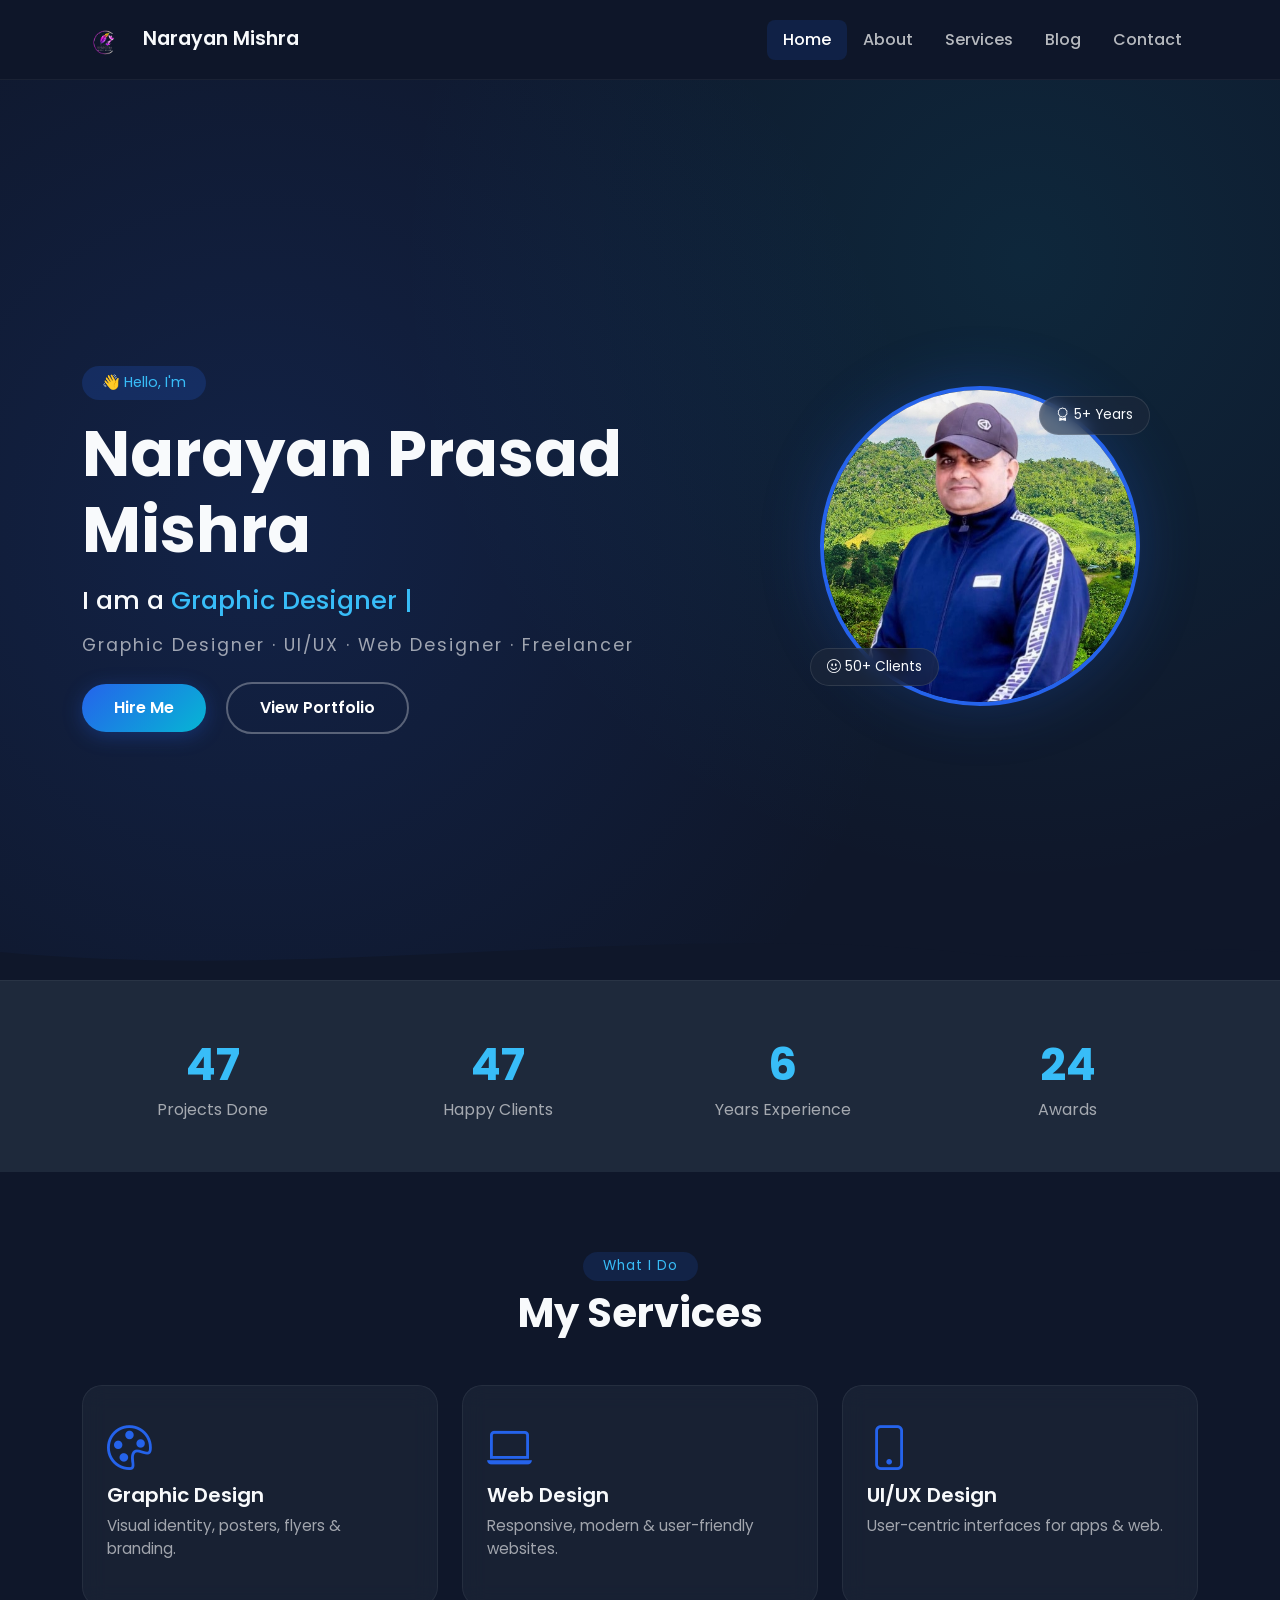
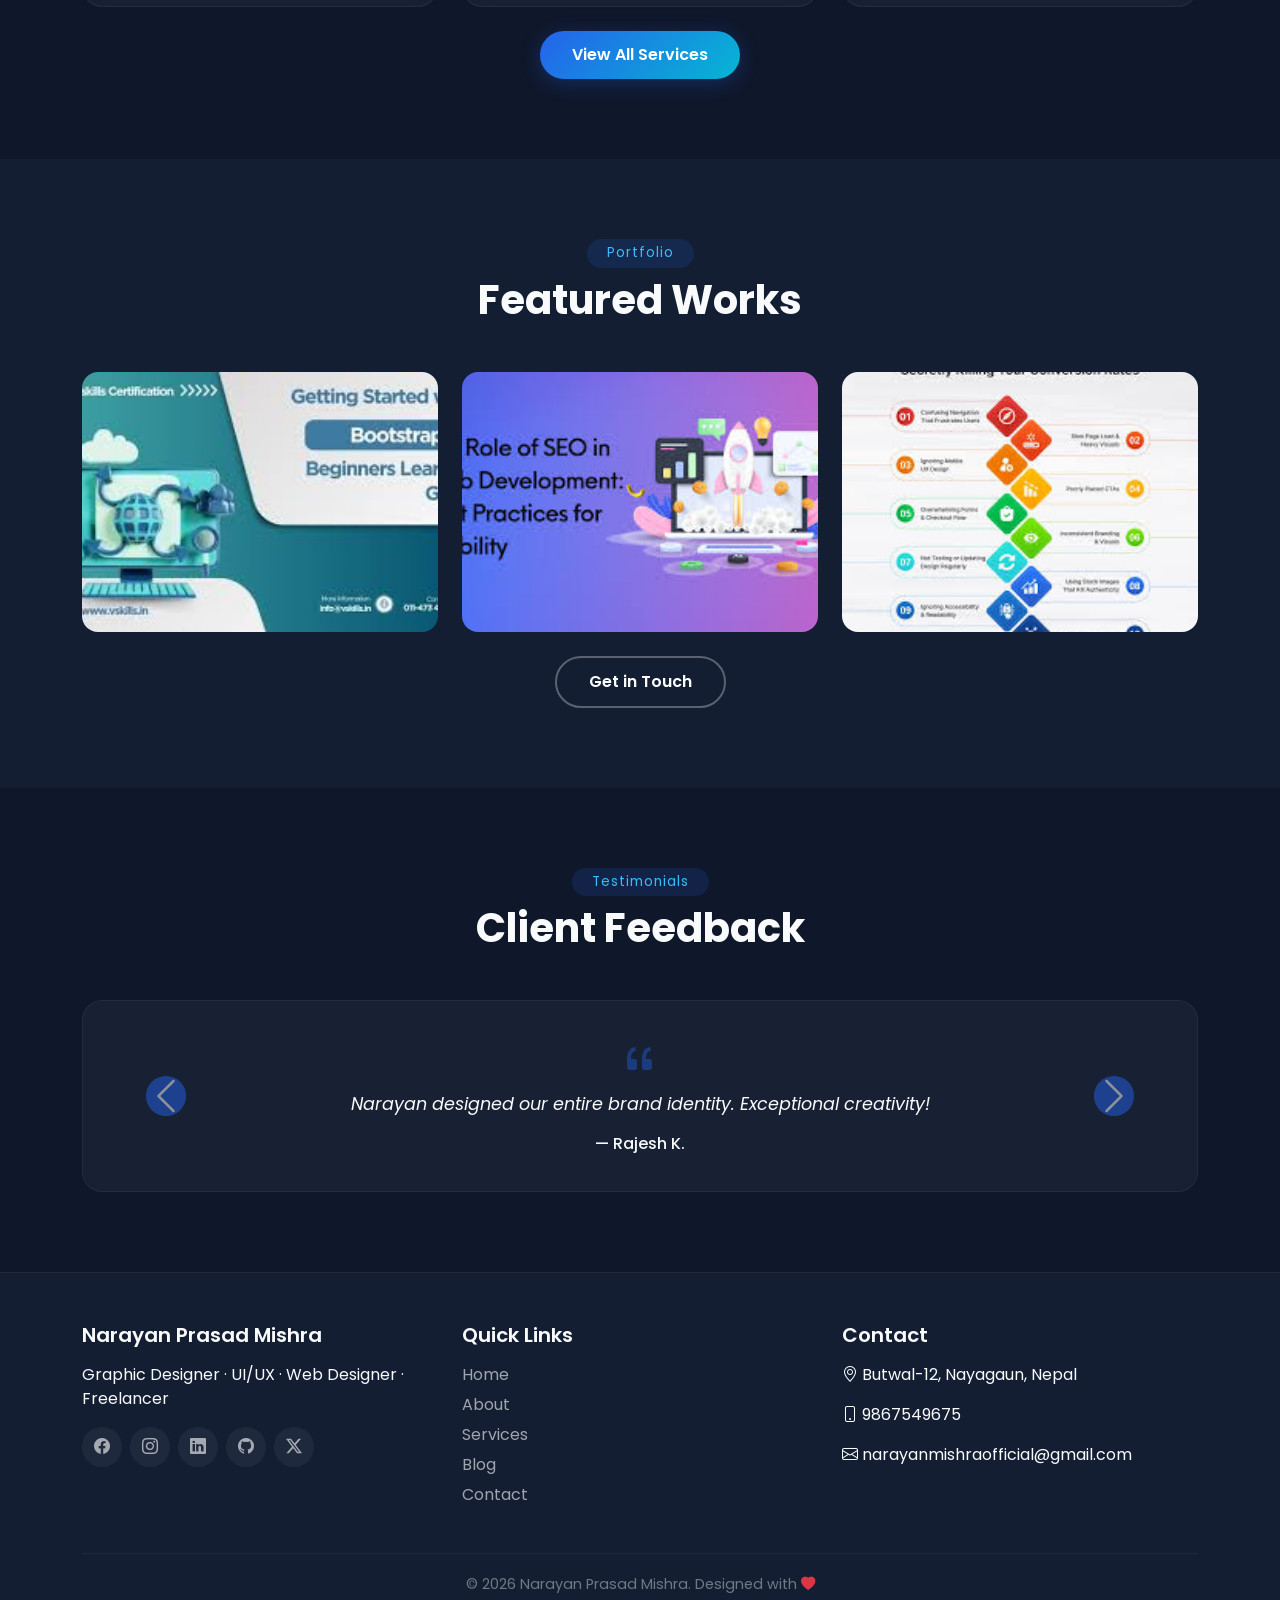
==== commit 9ba900ea: "Change navbar logo to image format Updated the navbar to use an image logo instead of an PNG" ====
--- a/index.html
+++ b/index.html
@@ -23,16 +23,11 @@
     <div id="preloader" class="preloader"><div class="loader"></div></div>
     <button id="backToTop" class="back-to-top"><i class="bi bi-chevron-up"></i></button>
 
+    <!-- ===== NAVBAR WITH IMAGE LOGO ===== -->
     <nav class="navbar navbar-expand-lg sticky-nav" id="mainNav">
         <div class="container">
             <a class="navbar-brand" href="index.html">
-                <svg width="45" height="45" viewBox="0 0 100 100" fill="none" xmlns="http://www.w3.org/2000/svg" style="display: inline-block; vertical-align: middle;">
-                    <circle cx="50" cy="50" r="45" fill="#2563EB" />
-                    <text x="28" y="68" font-family="Poppins, sans-serif" font-size="48" font-weight="800" fill="white">N</text>
-                    <text x="48" y="68" font-family="Poppins, sans-serif" font-size="48" font-weight="800" fill="#06B6D4">P</text>
-                    <text x="68" y="68" font-family="Poppins, sans-serif" font-size="48" font-weight="800" fill="white">M</text>
-                    <circle cx="50" cy="78" r="3" fill="#38BDF8" />
-                </svg>
+                <img src="assets/images/logo.png" alt="Narayan Prasad Mishra Logo" height="45" style="display: inline-block; vertical-align: middle;" />
                 <span class="brand-text ms-2">Narayan Mishra</span>
             </a>
             <button class="navbar-toggler" type="button" data-bs-toggle="collapse" data-bs-target="#navMenu">
@@ -50,6 +45,7 @@
         </div>
     </nav>
 
+    <!-- Hero Section -->
     <section class="hero-section d-flex align-items-center">
         <div class="hero-gradient-bg"></div>
         <div class="container position-relative">
@@ -80,6 +76,7 @@
         <div class="wave-separator"><svg viewBox="0 0 1440 60" preserveAspectRatio="none"><path d="M0,30 C360,60 720,0 1080,30 C1200,45 1320,20 1440,30 L1440,60 L0,60Z" fill="#0F172A"/></svg></div>
     </section>
 
+    <!-- Stats -->
     <section class="stats-section">
         <div class="container">
             <div class="row g-4 text-center">
@@ -91,6 +88,7 @@
         </div>
     </section>
 
+    <!-- Services -->
     <section class="section-padding" id="portfolio">
         <div class="container">
             <div class="text-center mb-5"><span class="section-tag">What I Do</span><h2 class="section-title">My Services</h2></div>
@@ -103,6 +101,7 @@
         </div>
     </section>
 
+    <!-- Portfolio -->
     <section class="section-padding bg-dark-alt">
         <div class="container">
             <div class="text-center mb-5"><span class="section-tag">Portfolio</span><h2 class="section-title">Featured Works</h2></div>
@@ -115,6 +114,7 @@
         </div>
     </section>
 
+    <!-- Testimonials -->
     <section class="section-padding">
         <div class="container">
             <div class="text-center mb-5"><span class="section-tag">Testimonials</span><h2 class="section-title">Client Feedback</h2></div>
@@ -130,6 +130,7 @@
         </div>
     </section>
 
+    <!-- Footer -->
     <footer class="footer">
         <div class="container">
             <div class="row g-4">
@@ -144,4 +145,4 @@
     <script src="https://cdn.jsdelivr.net/npm/bootstrap@5.3.3/dist/js/bootstrap.bundle.min.js"></script>
     <script src="assets/js/script.js"></script>
 </body>
-</html>+</html>
